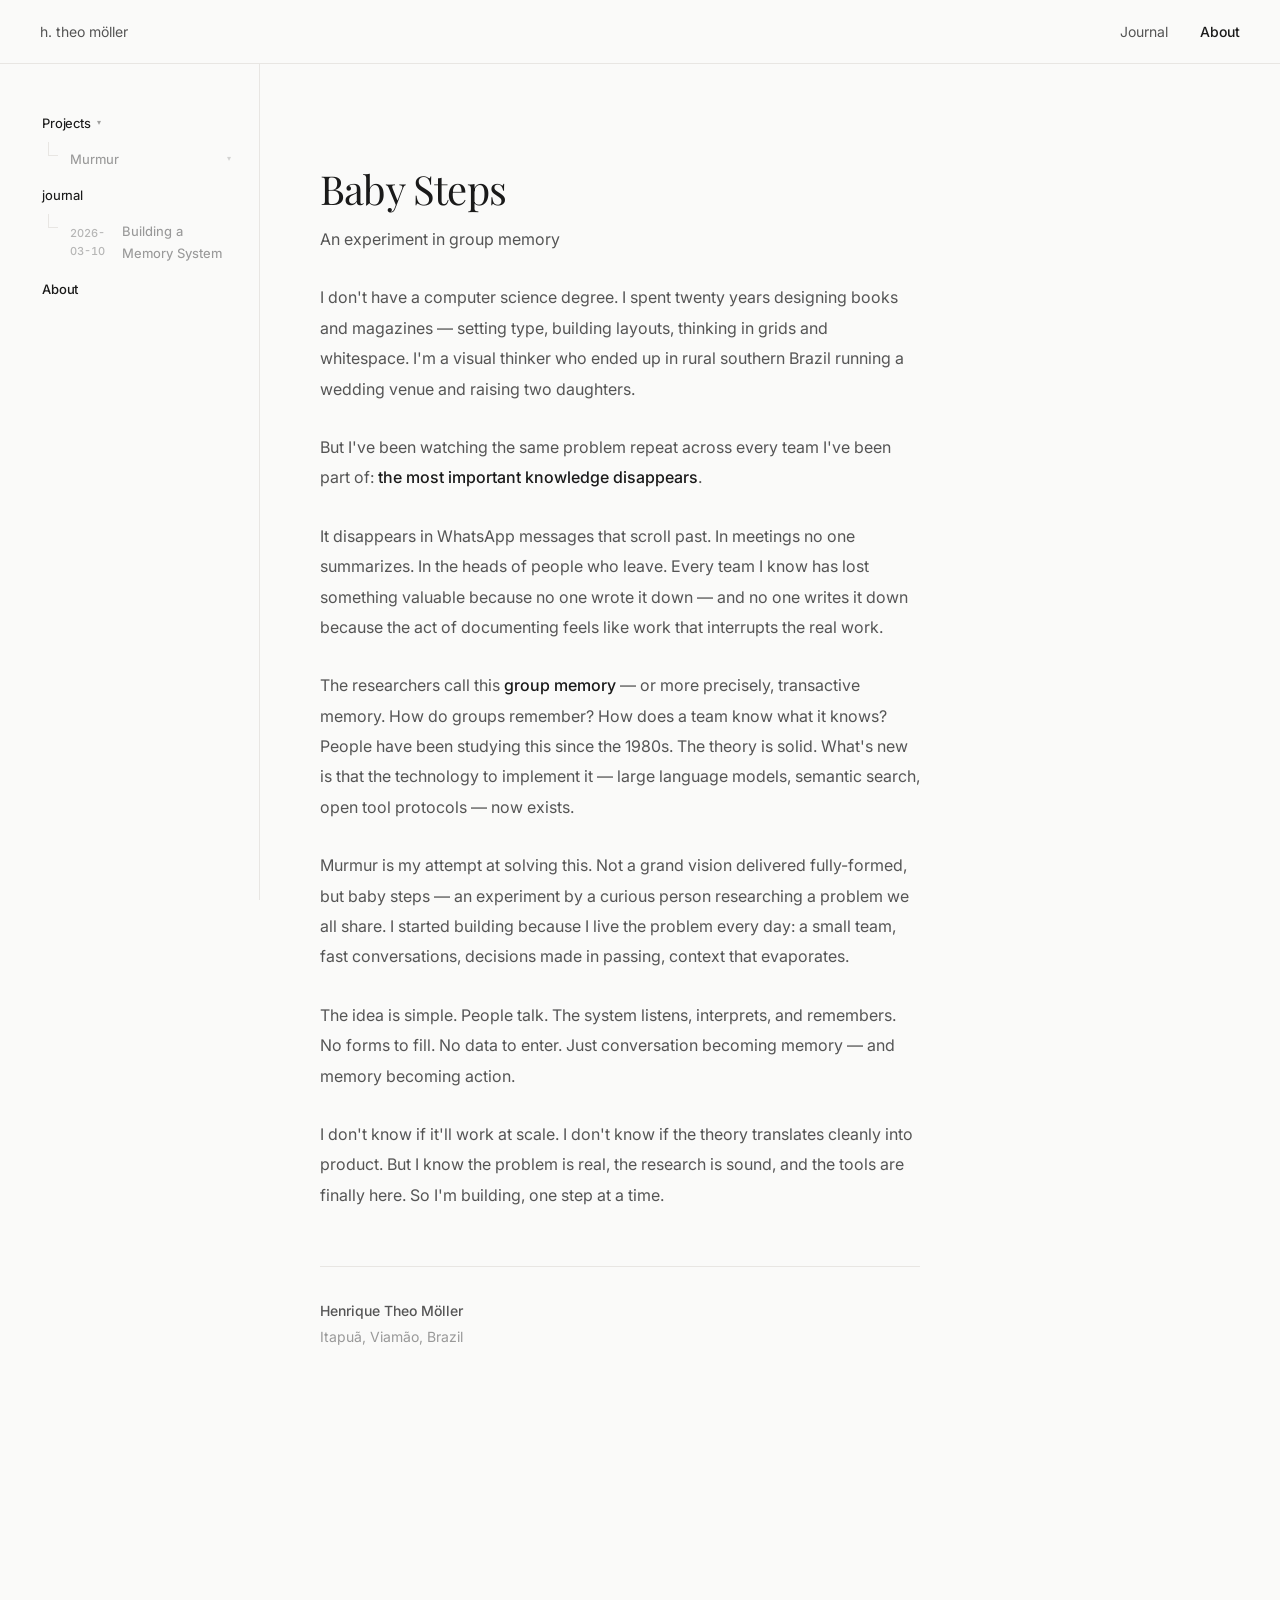
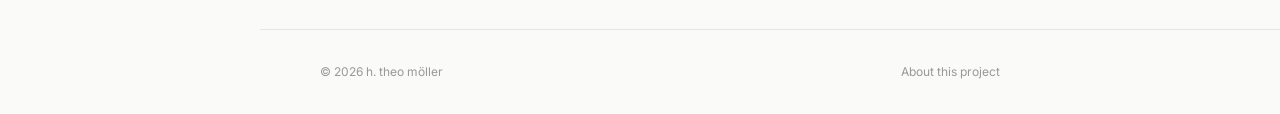
==== about.html @ 1c9c680b "Move About and Journal into sidebar drawer on mobile Hide header-nav at ≤768px since the hamburger d" ====
<!DOCTYPE html>
<html lang="en">
<head>
  <meta charset="UTF-8">
  <meta name="viewport" content="width=device-width, initial-scale=1.0">
  <title>h. theo m&ouml;ller — About</title>
  <link rel="stylesheet" href="style.css">
</head>
<body>

  <!-- Header -->
  <header class="header">
    <a href="index.html" class="logo">h. theo m&ouml;ller</a>
    <nav class="header-nav">
      <a href="journal.html">Journal</a>
      <a href="about.html" class="active">About</a>
    </nav>
    <button class="menu-toggle" aria-label="Open navigation">
      <span></span><span></span><span></span>
    </button>
  </header>

  <!-- Layout: Sidebar + Main -->
  <div class="layout">

    <!-- Sidebar Navigation -->
    <aside class="sidebar">
      <nav class="sidebar-nav">
        <div class="sidebar-folder-toggle" data-folder="projects">
          Projects <span class="chevron">&#x25BE;</span>
        </div>
        <div class="sidebar-folder-content">
          <div class="sidebar-tree">
            <div class="sidebar-section">
              <a class="sidebar-section-header" href="murmur.html">
                Murmur <span class="chevron">&#x25BE;</span>
              </a>
              <div class="sidebar-chapters">
                <div class="sidebar-section">
                  <a class="sidebar-section-header" data-section="concept">
                    Operating Concept <span class="chevron">&#x25BE;</span>
                  </a>
                  <div class="sidebar-chapters">
                    <a href="index.html#abstract"><span class="nav-number"></span> Abstract</a>
                    <a href="index.html#problem"><span class="nav-number">01</span> The Problem</a>
                    <a href="index.html#medium"><span class="nav-number">02</span> The Medium</a>
                    <a href="index.html#memory"><span class="nav-number">03</span> The Memory</a>
                    <a href="index.html#bridge"><span class="nav-number">04</span> The Bridge</a>
                    <a href="index.html#behaviors"><span class="nav-number">05</span> Five Behaviors</a>
                    <a href="index.html#model"><span class="nav-number">06</span> The Model</a>
                    <a href="index.html#universality"><span class="nav-number">07</span> Universality</a>
                    <a href="index.html#not"><span class="nav-number">08</span> What It Is Not</a>
                    <a href="index.html#conclusion"><span class="nav-number">09</span> Conclusion</a>
                    <a href="index.html#references"><span class="nav-number"></span> References</a>
                  </div>
                </div>
                <div class="sidebar-section">
                  <a class="sidebar-section-header" data-section="technical">
                    Architecture <span class="chevron">&#x25BE;</span>
                  </a>
                  <div class="sidebar-chapters">
                    <a href="technical.html#abstract"><span class="nav-number"></span> Abstract</a>
                    <a href="technical.html#pipeline"><span class="nav-number">01</span> The pipeline</a>
                    <a href="technical.html#stack"><span class="nav-number">02</span> The stack</a>
                    <a href="technical.html#multitenant"><span class="nav-number">03</span> Multi-tenant</a>
                    <a href="technical.html#memory"><span class="nav-number">04</span> Memory engine</a>
                    <a href="technical.html#personality"><span class="nav-number">05</span> Personality</a>
                    <a href="technical.html#trace"><span class="nav-number">06</span> Message trace</a>
                    <a href="technical.html#byok"><span class="nav-number">07</span> BYOK</a>
                    <a href="technical.html#security"><span class="nav-number">08</span> Security</a>
                    <a href="technical.html#degradation"><span class="nav-number">09</span> Degradation</a>
                    <a href="technical.html#build"><span class="nav-number">10</span> Build order</a>
                  </div>
                </div>
              </div>
            </div>
          </div>
        </div>

        <div class="sidebar-tree-label">journal</div>
        <div class="sidebar-tree">
          <div class="sidebar-section">
            <a class="sidebar-section-header" href="journal.html">
              <span class="journal-date">2026-03-10</span> Building a Memory System
            </a>
          </div>
        </div>

        <a class="sidebar-page-link active" href="about.html">About</a>
      </nav>
    </aside>
    <div class="sidebar-backdrop"></div>

    <!-- Main Content -->
    <main class="main">
      <div class="main-inner">
        <div class="about-content">

          <h1>Baby Steps</h1>
          <p class="about-subtitle">An experiment in group memory</p>

          <p>
            I don't have a computer science degree. I spent twenty years designing books and
            magazines — setting type, building layouts, thinking in grids and whitespace. I'm a
            visual thinker who ended up in rural southern Brazil running a wedding venue and
            raising two daughters.
          </p>

          <p>
            But I've been watching the same problem repeat across every team I've been part of:
            <strong>the most important knowledge disappears</strong>.
          </p>

          <p>
            It disappears in WhatsApp messages that scroll past. In meetings no one summarizes.
            In the heads of people who leave. Every team I know has lost something valuable
            because no one wrote it down — and no one writes it down because the act of
            documenting feels like work that interrupts the real work.
          </p>

          <p>
            The researchers call this <strong>group memory</strong> — or more precisely,
            transactive memory. How do groups remember? How does a team know what it knows?
            People have been studying this since the 1980s. The theory is solid. What's new is
            that the technology to implement it — large language models, semantic search, open
            tool protocols — now exists.
          </p>

          <p>
            Murmur is my attempt at solving this. Not a grand vision delivered fully-formed, but
            baby steps — an experiment by a curious person researching a problem we all share.
            I started building because I live the problem every day: a small team, fast
            conversations, decisions made in passing, context that evaporates.
          </p>

          <p>
            The idea is simple. People talk. The system listens, interprets, and remembers. No
            forms to fill. No data to enter. Just conversation becoming memory — and memory
            becoming action.
          </p>

          <p>
            I don't know if it'll work at scale. I don't know if the theory translates cleanly
            into product. But I know the problem is real, the research is sound, and the tools
            are finally here. So I'm building, one step at a time.
          </p>

          <div class="signature">
            <strong>Henrique Theo M&ouml;ller</strong>
            Itapu&atilde;, Viam&atilde;o, Brazil
          </div>

        </div>
      </div>
    </main>

  </div>

  <!-- Footer -->
  <footer class="footer">
    <div class="footer-inner">
      <span class="footer-text">&copy; 2026 h. theo m&ouml;ller</span>
      <span class="footer-text"><a href="about.html">About this project</a></span>
    </div>
  </footer>

  <!-- Scripts -->
  <script>
    // Sidebar folder toggle
    document.querySelectorAll('.sidebar-folder-toggle').forEach(toggle => {
      toggle.addEventListener('click', () => {
        toggle.classList.toggle('collapsed');
      });
    });

    // Sidebar expand/collapse (only for headers without href)
    document.querySelectorAll('.sidebar-section-header[data-section]').forEach(header => {
      header.addEventListener('click', (e) => {
        e.preventDefault();
        header.parentElement.classList.toggle('expanded');
      });
    });

    // Mobile menu toggle
    const menuToggle = document.querySelector('.menu-toggle');
    const sidebar = document.querySelector('.sidebar');
    const backdrop = document.querySelector('.sidebar-backdrop');

    if (menuToggle) {
      menuToggle.addEventListener('click', () => {
        menuToggle.classList.toggle('active');
        sidebar.classList.toggle('open');
        backdrop.classList.toggle('visible');
        document.body.style.overflow = sidebar.classList.contains('open') ? 'hidden' : '';
      });

      backdrop.addEventListener('click', () => {
        menuToggle.classList.remove('active');
        sidebar.classList.remove('open');
        backdrop.classList.remove('visible');
        document.body.style.overflow = '';
      });

      sidebar.querySelectorAll('a[href]').forEach(link => {
        link.addEventListener('click', () => {
          menuToggle.classList.remove('active');
          sidebar.classList.remove('open');
          backdrop.classList.remove('visible');
          document.body.style.overflow = '';
        });
      });
    }
  </script>

</body>
</html>
---- style.css ----
/* ==========================================================================
   h. theo möller — Website Styles
   Inspired by sesame.com: clean, minimal, generous whitespace
   ========================================================================== */

/* Fonts */
@import url('https://fonts.googleapis.com/css2?family=Playfair+Display:ital,wght@0,400;0,500;0,600;1,400&family=Inter:wght@300..600&display=swap');

:root {
  --bg: #FAFAF9;
  --bg-alt: #F4F3F1;
  --text: #1A1A1A;
  --text-secondary: #555555;
  --text-muted: #999999;
  --border: #E8E6E3;
  --font-serif: 'Playfair Display', Georgia, 'Times New Roman', serif;
  --font-sans: 'Inter', -apple-system, BlinkMacSystemFont, 'Segoe UI', sans-serif;
  --sidebar-width: 260px;
  --header-height: 64px;
  --content-max: 680px;
  --transition: 0.25s ease;
}

/* Reset */
*, *::before, *::after {
  margin: 0;
  padding: 0;
  box-sizing: border-box;
}

html {
  scroll-behavior: smooth;
  font-size: 16px;
  overflow-x: hidden;
}

body {
  font-family: var(--font-sans);
  color: var(--text);
  background: var(--bg);
  line-height: 1.7;
  -webkit-font-smoothing: antialiased;
  -moz-osx-font-smoothing: grayscale;
}

::selection {
  background: rgba(26, 26, 26, 0.08);
}

/* ==========================================================================
   Header
   ========================================================================== */

.header {
  position: fixed;
  top: 0;
  left: 0;
  right: 0;
  height: var(--header-height);
  display: flex;
  align-items: center;
  justify-content: space-between;
  padding: 0 40px;
  background: rgba(250, 250, 249, 0.92);
  backdrop-filter: blur(12px);
  -webkit-backdrop-filter: blur(12px);
  border-bottom: 1px solid var(--border);
  z-index: 100;
}

.logo {
  font-family: var(--font-sans);
  font-size: 0.875rem;
  font-weight: 400;
  color: var(--text-secondary);
  text-decoration: none;
  letter-spacing: 0;
}

.logo:hover {
  opacity: 0.7;
}

.header-nav {
  display: flex;
  align-items: center;
  gap: 32px;
}

.header-nav a {
  font-size: 0.875rem;
  font-weight: 400;
  color: var(--text-secondary);
  text-decoration: none;
  transition: color var(--transition);
}

.header-nav a:hover {
  color: var(--text);
}

.header-nav a.active {
  color: var(--text);
  font-weight: 500;
}

/* Hamburger menu — hidden on desktop */
.menu-toggle {
  display: none;
  background: none;
  border: none;
  cursor: pointer;
  padding: 8px;
  flex-direction: column;
  gap: 5px;
}

.menu-toggle span {
  display: block;
  width: 20px;
  height: 1.5px;
  background: var(--text);
  transition: all 0.3s ease;
}

/* Sidebar backdrop — only used on mobile */
.sidebar-backdrop {
  display: none;
}

/* ==========================================================================
   Layout — Sidebar + Main (index page)
   ========================================================================== */

.layout {
  display: flex;
  margin-top: var(--header-height);
  min-height: calc(100vh - var(--header-height));
}

/* Sidebar */
.sidebar {
  position: fixed;
  top: var(--header-height);
  left: 0;
  width: var(--sidebar-width);
  height: calc(100vh - var(--header-height));
  padding: 40px 20px 40px 28px;
  overflow-y: auto;
  border-right: 1px solid var(--border);
}

.sidebar-nav {
  display: flex;
  flex-direction: column;
  gap: 0;
}

/* Tree label */
.sidebar-tree-label {
  font-size: 0.8125rem;
  font-weight: 450;
  color: var(--text);
  padding: 8px 14px 6px;
  letter-spacing: -0.01em;
}

.sidebar-page-link {
  display: block;
  font-size: 0.8125rem;
  font-weight: 450;
  color: var(--text);
  padding: 8px 14px 6px;
  letter-spacing: -0.01em;
  text-decoration: none;
  transition: color var(--transition);
}

.sidebar-page-link:hover {
  color: var(--text-secondary);
}

.sidebar-page-link.active {
  font-weight: 500;
}

/* Collapsible folder */
.sidebar-folder-toggle {
  font-size: 0.8125rem;
  font-weight: 450;
  color: var(--text);
  padding: 8px 14px 6px;
  letter-spacing: -0.01em;
  cursor: pointer;
  display: flex;
  align-items: center;
  gap: 6px;
  user-select: none;
}

.sidebar-folder-toggle .chevron {
  font-size: 0.5rem;
  transition: transform 0.2s ease;
  opacity: 0.4;
}

.sidebar-folder-toggle.collapsed .chevron {
  transform: rotate(-90deg);
}

.sidebar-folder-content {
  overflow: hidden;
  transition: max-height 0.3s ease, opacity 0.2s ease;
}

.sidebar-folder-toggle.collapsed + .sidebar-folder-content {
  max-height: 0 !important;
  opacity: 0;
}

/* Tree container with vertical trunk */
.sidebar-tree {
  position: relative;
  margin-left: 20px;
  padding-left: 14px;
  padding-top: 2px;
}

/* Vertical trunk segments */
.sidebar-tree .sidebar-section:not(:last-child)::after {
  content: '';
  position: absolute;
  left: -14px;
  top: 0;
  bottom: -4px;
  width: 1px;
  background: var(--border);
}

.sidebar-tree .sidebar-section:last-child::after {
  content: '';
  position: absolute;
  left: -14px;
  top: 0;
  height: 14px;
  width: 1px;
  background: var(--border);
}

/* Horizontal branch */
.sidebar-tree .sidebar-section::before {
  content: '';
  position: absolute;
  left: -14px;
  top: 13px;
  width: 10px;
  height: 1px;
  background: var(--border);
}

/* Expandable sidebar sections */
.sidebar-section {
  position: relative;
  margin-bottom: 4px;
}

.sidebar-section:last-child {
  margin-bottom: 0;
}

.sidebar-section-header {
  display: flex;
  align-items: center;
  justify-content: space-between;
  padding: 6px 8px;
  font-size: 0.8125rem;
  letter-spacing: 0;
  color: var(--text-muted);
  font-weight: 450;
  cursor: pointer;
  border-radius: 6px;
  transition: color var(--transition), background var(--transition);
  user-select: none;
  text-decoration: none;
  position: relative;
}

.sidebar-section-header:hover {
  color: var(--text-secondary);
  background: rgba(0, 0, 0, 0.025);
}

.sidebar-section.expanded > .sidebar-section-header {
  color: var(--text);
}

.sidebar-section-header .chevron {
  font-size: 0.5rem;
  transition: transform 0.2s ease;
  opacity: 0.4;
}

.sidebar-section.expanded > .sidebar-section-header .chevron {
  transform: rotate(180deg);
}

/* Animated slide for chapters */
.sidebar-chapters {
  display: flex;
  flex-direction: column;
  gap: 2px;
  overflow: hidden;
  max-height: 0;
  opacity: 0;
  transition: max-height 0.3s ease, opacity 0.2s ease;
}

.sidebar-section.expanded > .sidebar-chapters {
  max-height: 1200px;
  opacity: 1;
  transition: max-height 0.35s ease, opacity 0.25s ease 0.05s;
}

.sidebar-chapters a {
  display: block;
  padding: 7px 14px;
  font-size: 0.8125rem;
  color: var(--text-muted);
  text-decoration: none;
  border-radius: 6px;
  transition: all var(--transition);
  line-height: 1.5;
}

.sidebar-chapters a:hover {
  color: var(--text-secondary);
  background: rgba(0, 0, 0, 0.025);
}

.sidebar-chapters a.active {
  color: var(--text);
  font-weight: 500;
  background: rgba(0, 0, 0, 0.035);
}

.sidebar-chapters .nav-number {
  display: inline-block;
  width: 24px;
  font-size: 0.6875rem;
  font-weight: 500;
  color: var(--text-muted);
  opacity: 0.7;
}

/* Nested sections inside chapters (e.g., Operating Concept inside Murmur) */
.sidebar-chapters > .sidebar-section {
  margin-bottom: 2px;
}

.sidebar-chapters > .sidebar-section > .sidebar-section-header {
  font-size: 0.8125rem;
  padding: 6px 8px;
}

.sidebar-chapters > .sidebar-section > .sidebar-chapters {
  padding-left: 8px;
}

/* Main content area */
.main {
  margin-left: var(--sidebar-width);
  flex: 1;
  padding: 80px 60px 140px;
  max-width: calc(var(--content-max) + var(--sidebar-width) + 120px);
}

.main-inner {
  max-width: var(--content-max);
}

/* ==========================================================================
   Hero
   ========================================================================== */

.hero {
  margin-bottom: 120px;
  padding-top: 20px;
}

.hero h1 {
  font-family: var(--font-sans);
  font-size: 2.75rem;
  font-weight: 450;
  line-height: 1.15;
  letter-spacing: -1px;
  margin-bottom: 28px;
  color: var(--text);
}

.hero .tagline {
  font-size: 0.875rem;
  color: var(--text-secondary);
  line-height: 1.55;
  max-width: 540px;
}

/* ==========================================================================
   Sections
   ========================================================================== */

.section {
  margin-bottom: 100px;
  scroll-margin-top: calc(var(--header-height) + 40px);
}

.section-number {
  font-size: 0.6875rem;
  color: var(--text-muted);
  font-weight: 500;
  letter-spacing: 0.1em;
  margin-bottom: 12px;
  display: block;
}

.section h2 {
  font-family: var(--font-sans);
  font-size: 1.75rem;
  font-weight: 450;
  line-height: 1.25;
  letter-spacing: -1px;
  margin-bottom: 20px;
  color: var(--text);
}

.section h3 {
  font-family: var(--font-sans);
  font-size: 1.125rem;
  font-weight: 450;
  line-height: 1.3;
  letter-spacing: -0.5px;
  margin-top: 48px;
  margin-bottom: 16px;
  color: var(--text);
}

.section p {
  font-size: 0.8125rem;
  line-height: 1.55;
  color: var(--text-secondary);
  margin-bottom: 14px;
}

.section p:last-child {
  margin-bottom: 0;
}

.section p strong {
  color: var(--text);
  font-weight: 500;
}

.section p em {
  font-style: italic;
}

/* Lists inside sections */
.section ul,
.section ol {
  font-size: 0.8125rem;
  line-height: 1.55;
  color: var(--text-secondary);
  margin-bottom: 14px;
  padding-left: 20px;
}

.section li {
  margin-bottom: 6px;
}

.section li strong {
  color: var(--text);
  font-weight: 500;
}

/* Tables inside sections */
.section table {
  width: 100%;
  border-collapse: collapse;
  font-size: 0.75rem;
  line-height: 1.5;
  margin: 20px 0;
}

.section table th {
  text-align: left;
  font-weight: 600;
  color: var(--text);
  padding: 8px 12px;
  border-bottom: 2px solid var(--border);
  font-size: 0.6875rem;
  text-transform: uppercase;
  letter-spacing: 0.06em;
}

.section table td {
  padding: 8px 12px;
  border-bottom: 1px solid var(--border);
  color: var(--text-secondary);
  vertical-align: top;
}

.section table td strong {
  color: var(--text);
  font-weight: 500;
}

/* ASCII/Code diagrams */
.ascii-diagram {
  background: var(--bg-alt);
  border: 1px solid var(--border);
  border-radius: 8px;
  padding: 24px;
  margin: 20px 0;
  font-family: 'SF Mono', 'Fira Code', 'Consolas', monospace;
  font-size: 0.6875rem;
  line-height: 1.5;
  color: var(--text-secondary);
  white-space: pre;
  overflow-x: auto;
}

/* Blockquotes */
.section blockquote {
  font-family: var(--font-serif);
  font-size: 1rem;
  font-style: italic;
  line-height: 1.5;
  color: var(--text-secondary);
  margin: 24px 0;
  padding-left: 20px;
  border-left: 2px solid var(--border);
}

/* Separator */
.section-separator {
  border: none;
  border-top: 1px solid var(--border);
  margin: 60px 0;
}

/* Pull quotes */
.pull-quote {
  font-family: var(--font-serif);
  font-size: 1.125rem;
  font-style: italic;
  line-height: 1.45;
  color: var(--text);
  margin: 32px 0;
  padding-left: 20px;
  border-left: 2px solid var(--border);
  max-width: 560px;
}

/* References section */
.references {
  margin-top: 20px;
}

.references p {
  font-size: 0.75rem;
  line-height: 1.5;
  color: var(--text-muted);
  margin-bottom: 6px;
  padding-left: 20px;
  text-indent: -20px;
}

/* ==========================================================================
   Five Behaviors Grid
   ========================================================================== */

.behavior-grid {
  display: grid;
  grid-template-columns: 1fr;
  gap: 16px;
  margin-top: 32px;
}

.behavior-item {
  padding: 24px 28px;
  border: 1px solid var(--border);
  border-radius: 10px;
  transition: border-color var(--transition);
}

.behavior-item:hover {
  border-color: #ccc;
}

.behavior-item h3 {
  font-family: var(--font-sans);
  font-size: 0.9375rem;
  font-weight: 600;
  margin-bottom: 2px;
  color: var(--text);
}

.behavior-trigger {
  font-size: 0.6875rem;
  text-transform: uppercase;
  letter-spacing: 0.08em;
  color: var(--text-muted);
  font-weight: 500;
  margin-bottom: 10px;
  display: block;
}

.behavior-item p {
  font-size: 0.8125rem;
  color: var(--text-secondary);
  line-height: 1.65;
  margin: 0;
}

/* ==========================================================================
   Architecture Diagram
   ========================================================================== */

.diagram {
  background: var(--bg-alt);
  border: 1px solid var(--border);
  border-radius: 10px;
  padding: 32px;
  margin: 32px 0;
  overflow-x: auto;
}

.diagram-layer {
  padding: 16px 20px;
  border: 1px solid var(--border);
  border-radius: 8px;
  margin-bottom: 8px;
  background: white;
}

.diagram-layer:last-child {
  margin-bottom: 0;
}

.diagram-layer-name {
  font-size: 0.6875rem;
  text-transform: uppercase;
  letter-spacing: 0.1em;
  color: var(--text-muted);
  font-weight: 600;
  margin-bottom: 6px;
}

.diagram-layer-content {
  font-size: 0.8125rem;
  color: var(--text-secondary);
  line-height: 1.5;
}

.diagram-arrow {
  text-align: center;
  padding: 4px 0;
  color: var(--text-muted);
  font-size: 0.875rem;
}

/* ==========================================================================
   Not-list (What Murmur Is Not)
   ========================================================================== */

.not-list {
  list-style: none;
  margin-top: 24px;
}

.not-list li {
  padding: 12px 0;
  border-bottom: 1px solid var(--border);
  font-size: 0.8125rem;
  color: var(--text-secondary);
  line-height: 1.55;
}

.not-list li:last-child {
  border-bottom: none;
}

.not-list li strong {
  color: var(--text);
  font-weight: 500;
}

.not-list li em {
  color: var(--text-muted);
  font-style: normal;
}

/* ==========================================================================
   Footer
   ========================================================================== */

.footer {
  margin-left: var(--sidebar-width);
  padding: 32px 60px;
  border-top: 1px solid var(--border);
}

.footer-inner {
  max-width: var(--content-max);
  display: flex;
  justify-content: space-between;
  align-items: center;
}

.footer-text {
  font-size: 0.75rem;
  color: var(--text-muted);
}

.footer-text a {
  color: var(--text-muted);
  text-decoration: none;
}

.footer-text a:hover {
  color: var(--text-secondary);
}

/* ==========================================================================
   About Page — inside sidebar layout
   ========================================================================== */

.about-content {
  max-width: 600px;
  padding-top: 20px;
  padding-bottom: 140px;
}

.about-content h1 {
  font-family: var(--font-serif);
  font-size: 2.5rem;
  font-weight: 400;
  line-height: 1.25;
  letter-spacing: -0.02em;
  margin-bottom: 10px;
  color: var(--text);
}

.about-subtitle {
  font-size: 1rem;
  color: var(--text-muted);
  margin-bottom: 56px;
  font-weight: 400;
}

.about-content p {
  font-size: 1rem;
  line-height: 1.9;
  color: var(--text-secondary);
  margin-bottom: 28px;
}

.about-content p:last-of-type {
  margin-bottom: 0;
}

.about-content p strong {
  color: var(--text);
  font-weight: 500;
}

.about-content .signature {
  margin-top: 56px;
  padding-top: 32px;
  border-top: 1px solid var(--border);
  font-size: 0.875rem;
  color: var(--text-muted);
}

.about-content .signature strong {
  display: block;
  color: var(--text-secondary);
  font-weight: 500;
  margin-bottom: 2px;
}

.about-footer {
  padding: 32px 40px;
  border-top: 1px solid var(--border);
  text-align: center;
}

.about-footer .footer-text {
  font-size: 0.75rem;
  color: var(--text-muted);
}

/* ==========================================================================
   Animations — fade in on scroll
   ========================================================================== */

.fade-in {
  opacity: 0;
  transform: translateY(16px);
  transition: opacity 0.6s ease, transform 0.6s ease;
}

.fade-in.visible {
  opacity: 1;
  transform: translateY(0);
}

/* ==========================================================================
   Responsive
   ========================================================================== */

@media (max-width: 1024px) {
  .main {
    padding: 60px 40px 120px;
  }
}

@media (max-width: 768px) {
  .header {
    padding: 0 24px;
  }

  /* Hide header nav on mobile — navigation moves to sidebar drawer */
  .header-nav {
    display: none;
  }

  /* Hamburger visible on mobile */
  .menu-toggle {
    display: flex;
  }

  /* Sidebar as slide-in drawer from right */
  .sidebar {
    display: flex;
    flex-direction: column;
    position: fixed;
    top: 0;
    right: -280px;
    left: auto;
    width: 280px;
    height: 100vh;
    padding: 80px 20px 40px 28px;
    background: var(--bg);
    border-left: 1px solid var(--border);
    border-right: none;
    z-index: 200;
    transition: right 0.3s ease;
    overflow-y: auto;
  }

  .sidebar.open {
    right: 0;
  }

  /* Backdrop overlay */
  .sidebar-backdrop {
    position: fixed;
    inset: 0;
    background: rgba(0, 0, 0, 0.3);
    z-index: 199;
    opacity: 0;
    pointer-events: none;
    transition: opacity 0.3s ease;
  }

  .sidebar-backdrop.visible {
    display: block;
    opacity: 1;
    pointer-events: auto;
  }

  /* Hamburger → X animation */
  .menu-toggle.active span:nth-child(1) {
    transform: rotate(45deg) translate(4.5px, 4.5px);
  }

  .menu-toggle.active span:nth-child(2) {
    opacity: 0;
  }

  .menu-toggle.active span:nth-child(3) {
    transform: rotate(-45deg) translate(4.5px, -4.5px);
  }

  .main {
    margin-left: 0;
    padding: 48px 24px 100px;
    min-width: 0;
    max-width: 100%;
  }

  .layout {
    overflow-x: hidden;
  }

  .footer {
    margin-left: 0;
    padding: 24px;
  }

  .hero h1 {
    font-size: 2rem;
  }

  .hero .tagline {
    font-size: 0.8125rem;
  }

  .section h2 {
    font-size: 1.375rem;
  }

  .section h3 {
    font-size: 1rem;
  }

  .pull-quote {
    font-size: 1rem;
  }

  .about-content {
    padding-top: 10px;
    padding-bottom: 100px;
  }

  .about-content h1 {
    font-size: 2rem;
  }
}

@media (max-width: 480px) {
  .header {
    padding: 0 24px;
  }

  .hero h1 {
    font-size: 1.75rem;
  }

  .main {
    padding: 40px 24px 80px;
  }

  .behavior-item {
    padding: 20px;
  }
}

/* ==========================================================================
   Journal
   ========================================================================== */

/* Journal entry header */
.journal-header {
  margin-bottom: 80px;
  padding-top: 20px;
}

.journal-entry-date {
  display: block;
  font-size: 0.75rem;
  font-weight: 500;
  color: var(--text-muted);
  letter-spacing: 0.06em;
  text-transform: uppercase;
  margin-bottom: 16px;
}

.journal-header h1 {
  font-family: var(--font-sans);
  font-size: 2.75rem;
  font-weight: 450;
  line-height: 1.15;
  letter-spacing: -1px;
  margin-bottom: 24px;
  color: var(--text);
}

.journal-header .tagline {
  font-size: 0.875rem;
  color: var(--text-secondary);
  line-height: 1.55;
  max-width: 540px;
}

/* Journal sidebar date labels */
.journal-date {
  display: inline-block;
  font-size: 0.6875rem;
  font-weight: 500;
  color: var(--text-muted);
  opacity: 0.7;
  margin-right: 6px;
  font-variant-numeric: tabular-nums;
}

/* Status indicators in tables */
.status-done {
  color: #2d7d46;
  font-weight: 500;
}

.status-deferred {
  color: var(--text-muted);
  font-weight: 500;
  font-style: italic;
}

.status-later {
  color: #b8860b;
  font-weight: 500;
}

/* Code in journal */
.journal-entry code {
  font-family: 'SF Mono', 'Fira Code', 'Consolas', monospace;
  font-size: 0.8em;
  background: var(--bg-alt);
  padding: 2px 6px;
  border-radius: 4px;
  color: var(--text);
}

/* Journal tables */
.journal-entry table {
  width: 100%;
  border-collapse: collapse;
  font-size: 0.75rem;
  line-height: 1.5;
  margin: 20px 0;
}

.journal-entry table th {
  text-align: left;
  font-weight: 600;
  color: var(--text);
  padding: 8px 12px;
  border-bottom: 2px solid var(--border);
  font-size: 0.6875rem;
  text-transform: uppercase;
  letter-spacing: 0.06em;
}

.journal-entry table td {
  padding: 8px 12px;
  border-bottom: 1px solid var(--border);
  color: var(--text-secondary);
  vertical-align: top;
}

.journal-entry table td strong {
  color: var(--text);
  font-weight: 500;
}

/* Responsive journal */
@media (max-width: 768px) {
  .journal-header h1 {
    font-size: 2rem;
  }

  .journal-header {
    margin-bottom: 48px;
  }

  .journal-entry table {
    display: block;
    overflow-x: auto;
    -webkit-overflow-scrolling: touch;
  }

  .main-inner {
    max-width: 100%;
  }
}
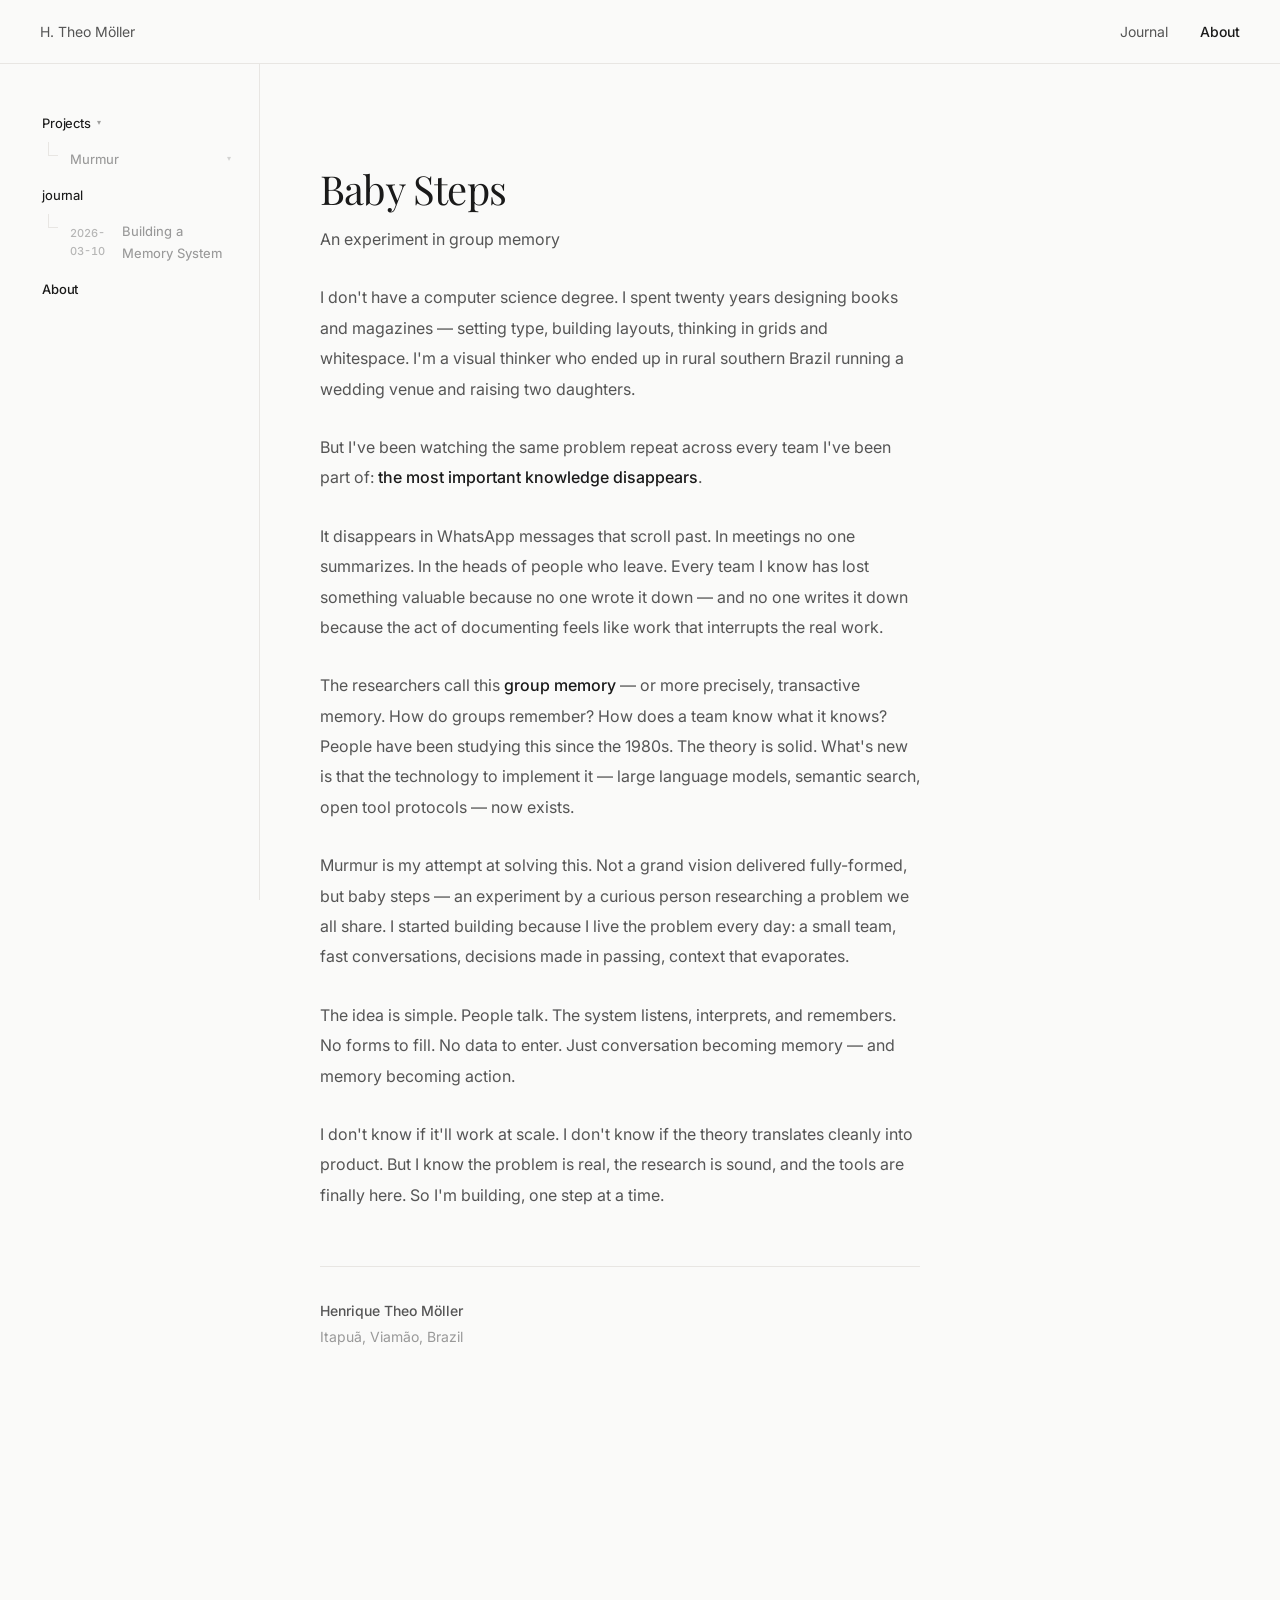
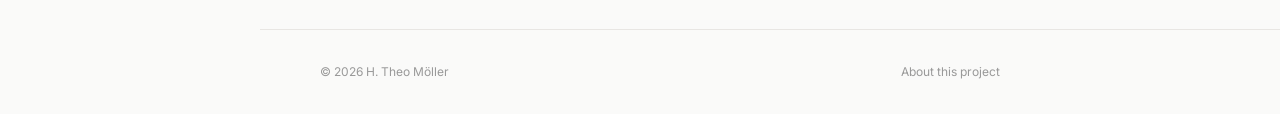
==== commit 5b9fed16: "Capitalize site name to H. Theo Möller Co-Authored-By: Claude Opus 4.6 <noreply@anthropic.com>" ====
--- a/about.html
+++ b/about.html
@@ -3,14 +3,14 @@
 <head>
   <meta charset="UTF-8">
   <meta name="viewport" content="width=device-width, initial-scale=1.0">
-  <title>h. theo m&ouml;ller — About</title>
+  <title>H. Theo M&ouml;ller — About</title>
   <link rel="stylesheet" href="style.css">
 </head>
 <body>
 
   <!-- Header -->
   <header class="header">
-    <a href="index.html" class="logo">h. theo m&ouml;ller</a>
+    <a href="index.html" class="logo">H. Theo M&ouml;ller</a>
     <nav class="header-nav">
       <a href="journal.html">Journal</a>
       <a href="about.html" class="active">About</a>
@@ -159,7 +159,7 @@
   <!-- Footer -->
   <footer class="footer">
     <div class="footer-inner">
-      <span class="footer-text">&copy; 2026 h. theo m&ouml;ller</span>
+      <span class="footer-text">&copy; 2026 H. Theo M&ouml;ller</span>
       <span class="footer-text"><a href="about.html">About this project</a></span>
     </div>
   </footer>
--- a/style.css
+++ b/style.css
@@ -1,5 +1,5 @@
 /* ==========================================================================
-   h. theo möller — Website Styles
+   H. Theo Möller — Website Styles
    Inspired by sesame.com: clean, minimal, generous whitespace
    ========================================================================== */
 
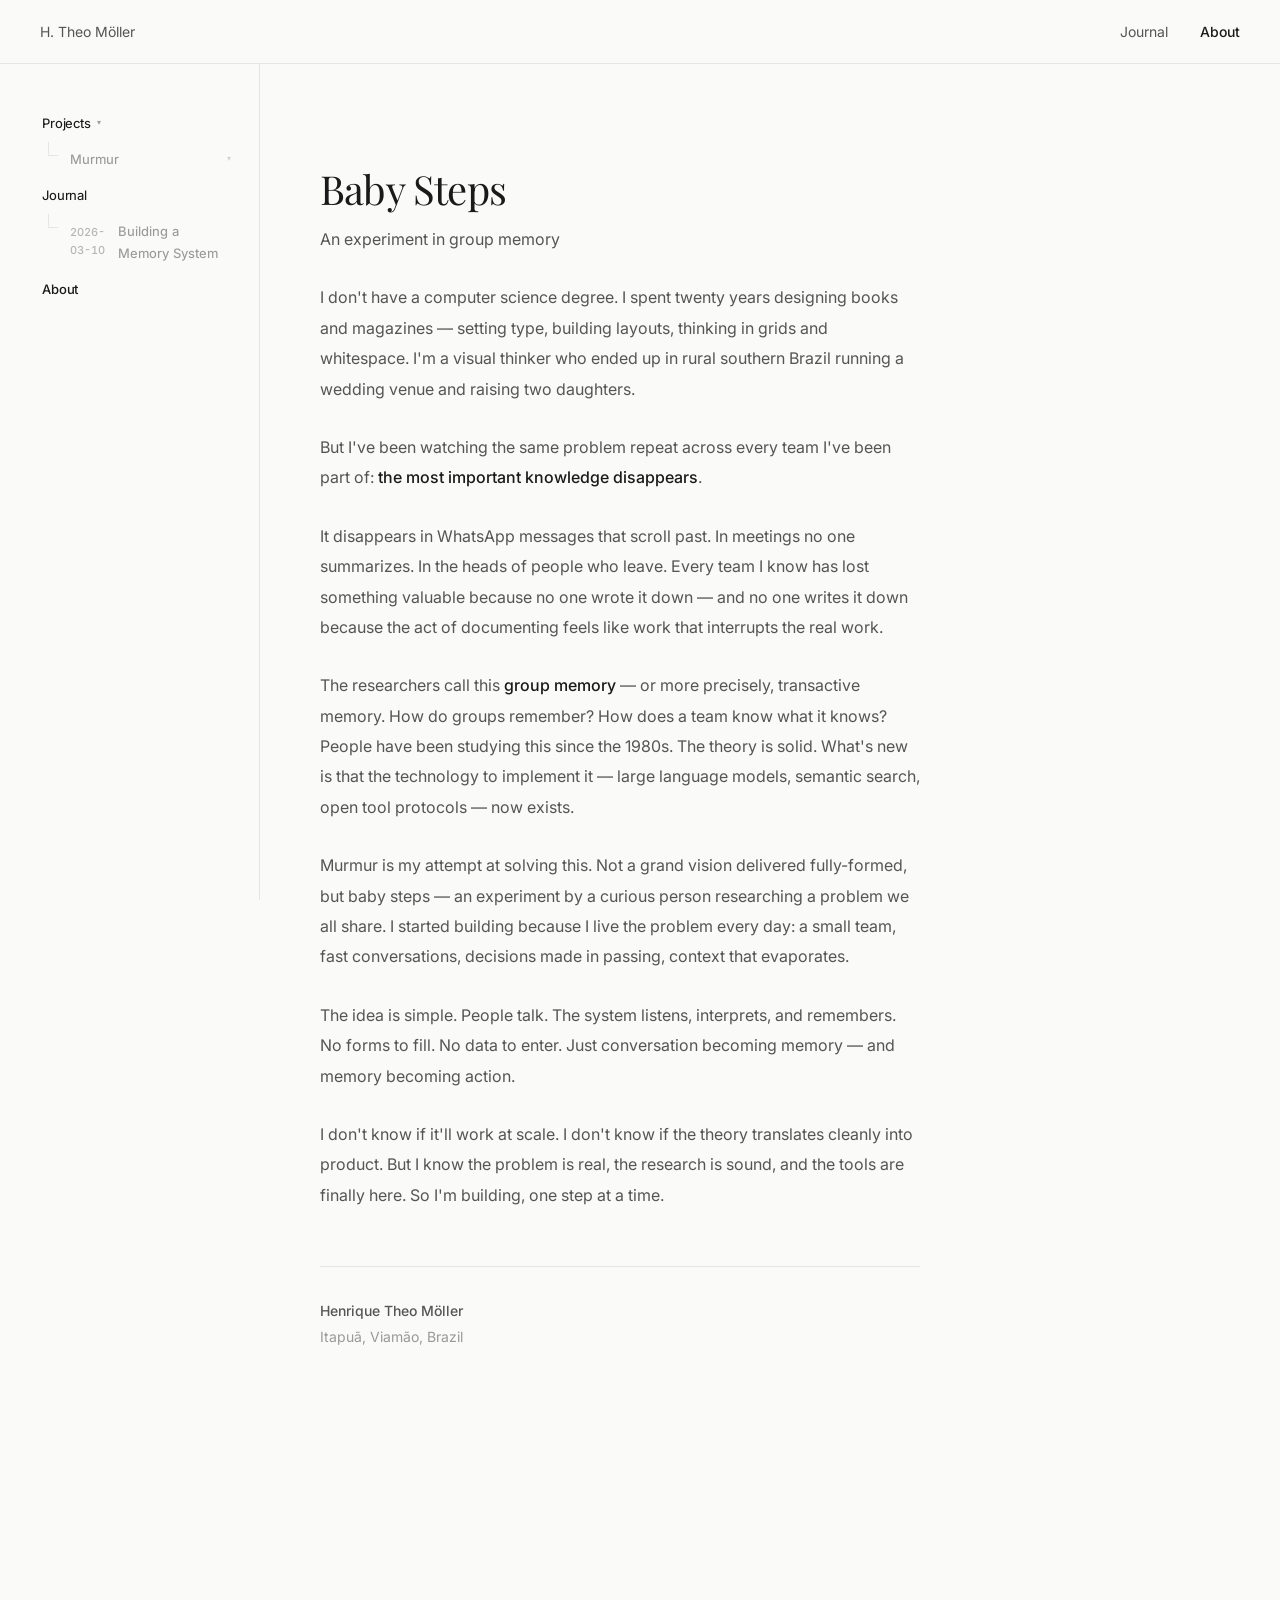
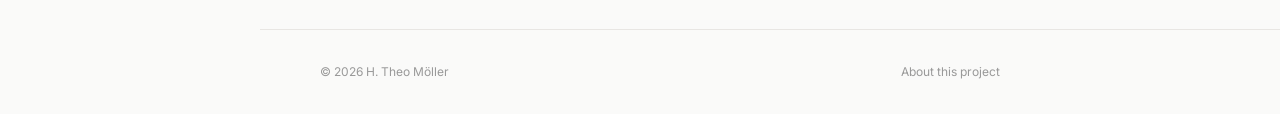
==== commit b6781192: "Make Murmur intro the home page and polish sidebar - Rename murmur.html → index.html (home), index.h" ====
--- a/about.html
+++ b/about.html
@@ -32,7 +32,7 @@
         <div class="sidebar-folder-content">
           <div class="sidebar-tree">
             <div class="sidebar-section">
-              <a class="sidebar-section-header" href="murmur.html">
+              <a class="sidebar-section-header" href="index.html">
                 Murmur <span class="chevron">&#x25BE;</span>
               </a>
               <div class="sidebar-chapters">
@@ -41,17 +41,17 @@
                     Operating Concept <span class="chevron">&#x25BE;</span>
                   </a>
                   <div class="sidebar-chapters">
-                    <a href="index.html#abstract"><span class="nav-number"></span> Abstract</a>
-                    <a href="index.html#problem"><span class="nav-number">01</span> The Problem</a>
-                    <a href="index.html#medium"><span class="nav-number">02</span> The Medium</a>
-                    <a href="index.html#memory"><span class="nav-number">03</span> The Memory</a>
-                    <a href="index.html#bridge"><span class="nav-number">04</span> The Bridge</a>
-                    <a href="index.html#behaviors"><span class="nav-number">05</span> Five Behaviors</a>
-                    <a href="index.html#model"><span class="nav-number">06</span> The Model</a>
-                    <a href="index.html#universality"><span class="nav-number">07</span> Universality</a>
-                    <a href="index.html#not"><span class="nav-number">08</span> What It Is Not</a>
-                    <a href="index.html#conclusion"><span class="nav-number">09</span> Conclusion</a>
-                    <a href="index.html#references"><span class="nav-number"></span> References</a>
+                    <a href="concept.html#abstract"><span class="nav-number"></span> Abstract</a>
+                    <a href="concept.html#problem"><span class="nav-number">01</span> The Problem</a>
+                    <a href="concept.html#medium"><span class="nav-number">02</span> The Medium</a>
+                    <a href="concept.html#memory"><span class="nav-number">03</span> The Memory</a>
+                    <a href="concept.html#bridge"><span class="nav-number">04</span> The Bridge</a>
+                    <a href="concept.html#behaviors"><span class="nav-number">05</span> Five Behaviors</a>
+                    <a href="concept.html#model"><span class="nav-number">06</span> The Model</a>
+                    <a href="concept.html#universality"><span class="nav-number">07</span> Universality</a>
+                    <a href="concept.html#not"><span class="nav-number">08</span> What It Is Not</a>
+                    <a href="concept.html#conclusion"><span class="nav-number">09</span> Conclusion</a>
+                    <a href="concept.html#references"><span class="nav-number"></span> References</a>
                   </div>
                 </div>
                 <div class="sidebar-section">
@@ -77,11 +77,11 @@
           </div>
         </div>
 
-        <div class="sidebar-tree-label">journal</div>
+        <div class="sidebar-tree-label">Journal</div>
         <div class="sidebar-tree">
           <div class="sidebar-section">
             <a class="sidebar-section-header" href="journal.html">
-              <span class="journal-date">2026-03-10</span> Building a Memory System
+              <span class="journal-date">2026-03-10</span>Building a Memory System
             </a>
           </div>
         </div>
--- a/style.css
+++ b/style.css
@@ -359,11 +359,11 @@
 
 .sidebar-chapters > .sidebar-section > .sidebar-section-header {
   font-size: 0.8125rem;
-  padding: 6px 8px;
+  padding: 6px 8px 6px 14px;
 }
 
 .sidebar-chapters > .sidebar-section > .sidebar-chapters {
-  padding-left: 8px;
+  padding-left: 14px;
 }
 
 /* Main content area */
@@ -996,12 +996,12 @@
 
 /* Journal sidebar date labels */
 .journal-date {
-  display: inline-block;
+  display: block;
   font-size: 0.6875rem;
   font-weight: 500;
   color: var(--text-muted);
   opacity: 0.7;
-  margin-right: 6px;
+  margin-bottom: 2px;
   font-variant-numeric: tabular-nums;
 }
 
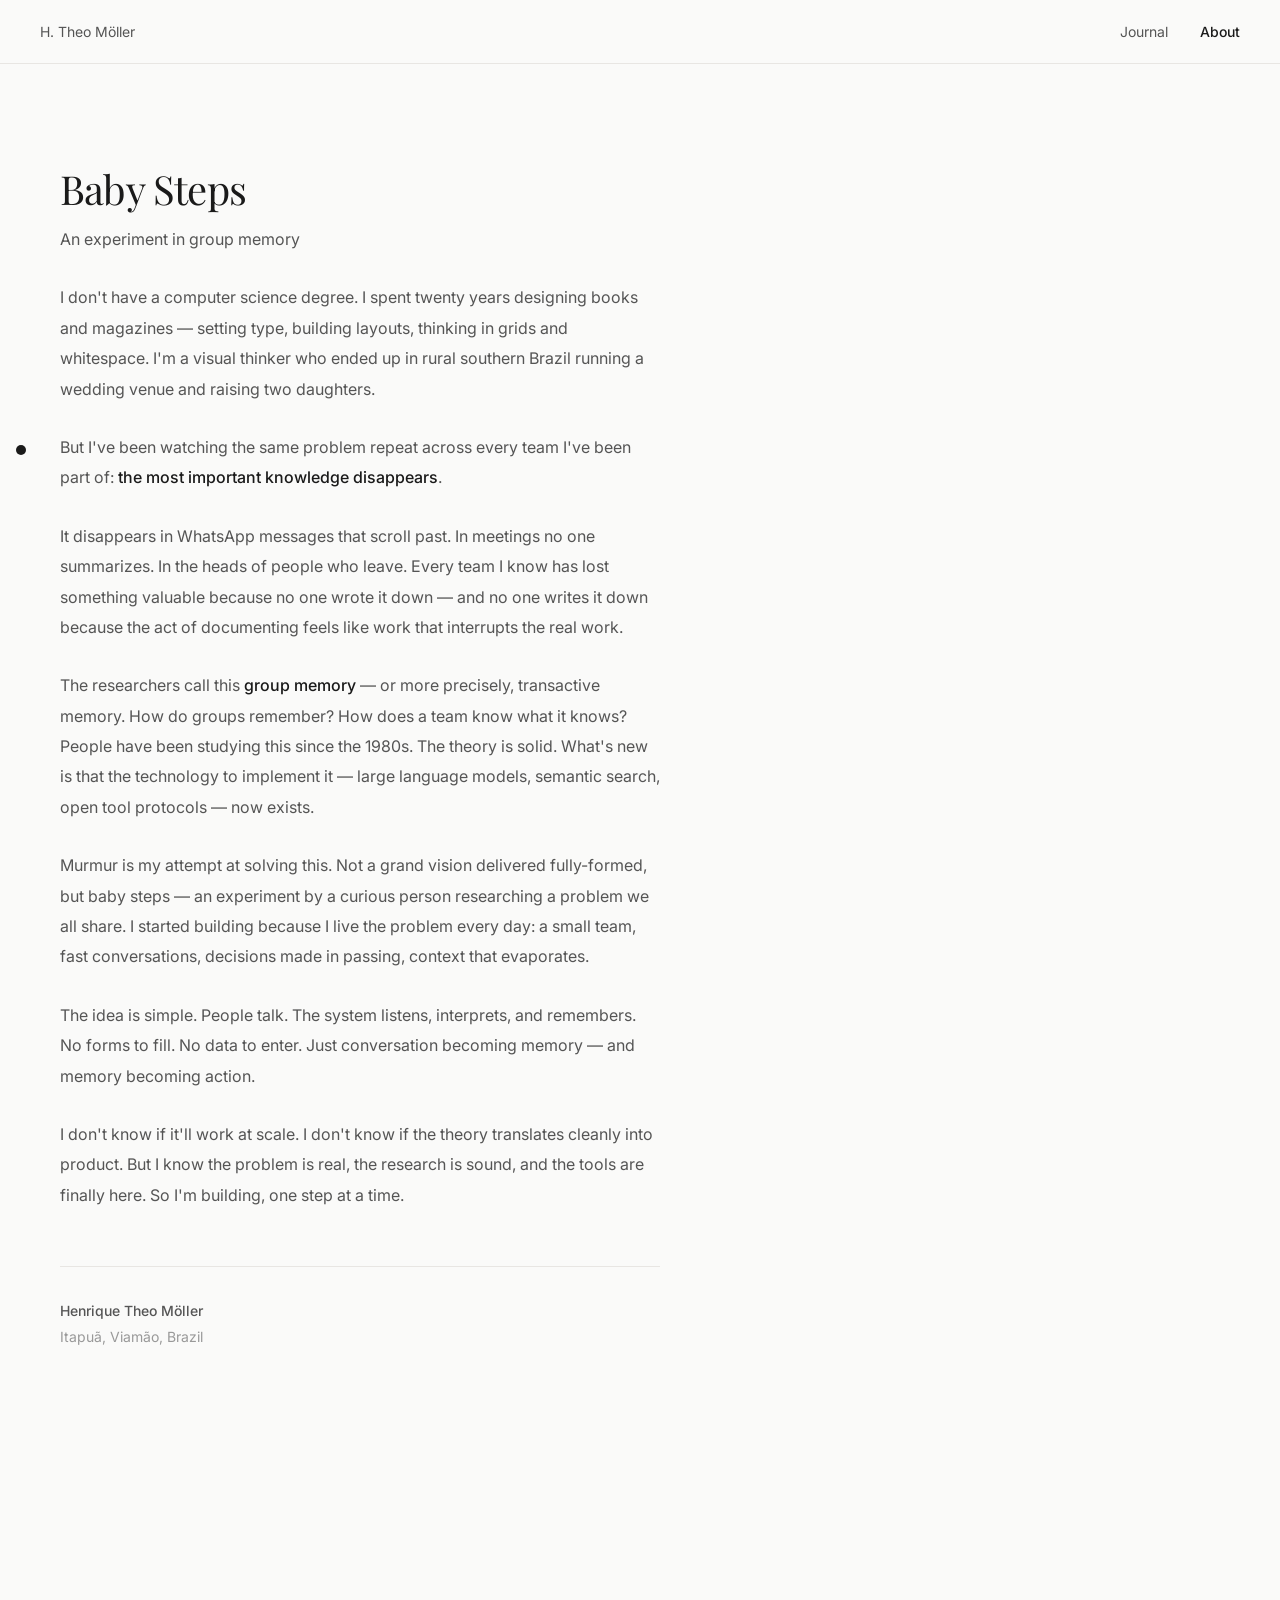
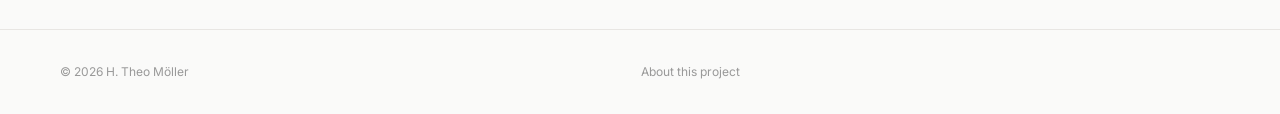
==== commit ec258111: "Collapsible sidebar drawer with dot indicator and tree lines Desktop sidebar is now a hidden drawer " ====
--- a/about.html
+++ b/about.html
@@ -36,6 +36,7 @@
                 Murmur <span class="chevron">&#x25BE;</span>
               </a>
               <div class="sidebar-chapters">
+                <div class="sidebar-tree sidebar-subtree">
                 <div class="sidebar-section">
                   <a class="sidebar-section-header" data-section="concept">
                     Operating Concept <span class="chevron">&#x25BE;</span>
@@ -72,6 +73,7 @@
                     <a href="technical.html#build"><span class="nav-number">10</span> Build order</a>
                   </div>
                 </div>
+                </div>
               </div>
             </div>
           </div>
@@ -90,6 +92,7 @@
       </nav>
     </aside>
     <div class="sidebar-backdrop"></div>
+    <div class="sidebar-dot" aria-label="Toggle sidebar"></div>
 
     <!-- Main Content -->
     <main class="main">
@@ -181,35 +184,88 @@
       });
     });
 
-    // Mobile menu toggle
+    // Sidebar toggle — desktop (dot) + mobile (hamburger)
     const menuToggle = document.querySelector('.menu-toggle');
     const sidebar = document.querySelector('.sidebar');
     const backdrop = document.querySelector('.sidebar-backdrop');
-
+    const dot = document.querySelector('.sidebar-dot');
+    const isDesktop = () => window.innerWidth > 768;
+
+    function openSidebar() {
+      sidebar.classList.add('open');
+      backdrop.classList.add('visible');
+      document.body.style.overflow = 'hidden';
+      if (isDesktop() && dot) dot.classList.add('sidebar-open');
+      if (!isDesktop() && menuToggle) menuToggle.classList.add('active');
+    }
+
+    function closeSidebar() {
+      sidebar.classList.remove('open');
+      backdrop.classList.remove('visible');
+      document.body.style.overflow = '';
+      if (dot) dot.classList.remove('sidebar-open');
+      if (menuToggle) menuToggle.classList.remove('active');
+    }
+
+    // Desktop: Dot click toggle
+    if (dot) {
+      dot.addEventListener('click', () => {
+        if (!isDesktop()) return;
+        sidebar.classList.contains('open') ? closeSidebar() : openSidebar();
+      });
+
+      // Dot wiggle on page load
+      dot.classList.add('wiggle');
+      dot.addEventListener('animationend', () => dot.classList.remove('wiggle'));
+
+      // Dot drag interaction
+      let dragging = false, dragStartX = 0, sidebarWasOpen = false;
+
+      dot.addEventListener('pointerdown', (e) => {
+        if (!isDesktop()) return;
+        dragging = true;
+        dragStartX = e.clientX;
+        sidebarWasOpen = sidebar.classList.contains('open');
+        dot.setPointerCapture(e.pointerId);
+        e.preventDefault();
+      });
+
+      document.addEventListener('pointermove', (e) => {
+        if (!dragging) return;
+        const dx = e.clientX - dragStartX;
+        const threshold = 300 * 0.4;
+        if (!sidebarWasOpen && dx > threshold) { openSidebar(); dragging = false; }
+        else if (sidebarWasOpen && dx < -threshold) { closeSidebar(); dragging = false; }
+      });
+
+      document.addEventListener('pointerup', () => { dragging = false; });
+    }
+
+    // Mobile: Hamburger toggle
     if (menuToggle) {
       menuToggle.addEventListener('click', () => {
-        menuToggle.classList.toggle('active');
-        sidebar.classList.toggle('open');
-        backdrop.classList.toggle('visible');
-        document.body.style.overflow = sidebar.classList.contains('open') ? 'hidden' : '';
-      });
-
-      backdrop.addEventListener('click', () => {
-        menuToggle.classList.remove('active');
-        sidebar.classList.remove('open');
-        backdrop.classList.remove('visible');
-        document.body.style.overflow = '';
-      });
-
-      sidebar.querySelectorAll('a[href]').forEach(link => {
-        link.addEventListener('click', () => {
-          menuToggle.classList.remove('active');
-          sidebar.classList.remove('open');
-          backdrop.classList.remove('visible');
-          document.body.style.overflow = '';
-        });
-      });
-    }
+        if (isDesktop()) return;
+        sidebar.classList.contains('open') ? closeSidebar() : openSidebar();
+      });
+    }
+
+    // Backdrop click closes sidebar (desktop + mobile)
+    if (backdrop) backdrop.addEventListener('click', closeSidebar);
+
+    // Sidebar link click closes sidebar
+    sidebar.querySelectorAll('a[href]').forEach(link => {
+      link.addEventListener('click', closeSidebar);
+    });
+
+    // Escape key closes sidebar
+    document.addEventListener('keydown', (e) => {
+      if (e.key === 'Escape' && sidebar.classList.contains('open')) closeSidebar();
+    });
+
+    // Resize: clean up state when switching breakpoints
+    window.addEventListener('resize', () => {
+      if (sidebar.classList.contains('open')) closeSidebar();
+    });
   </script>
 
 </body>
--- a/style.css
+++ b/style.css
@@ -15,10 +15,12 @@
   --border: #E8E6E3;
   --font-serif: 'Playfair Display', Georgia, 'Times New Roman', serif;
   --font-sans: 'Inter', -apple-system, BlinkMacSystemFont, 'Segoe UI', sans-serif;
-  --sidebar-width: 260px;
+  --sidebar-width: 300px;
   --header-height: 64px;
   --content-max: 680px;
   --transition: 0.25s ease;
+  --dot-size: 10px;
+  --dot-offset: 16px;
 }
 
 /* Reset */
@@ -123,9 +125,52 @@
   transition: all 0.3s ease;
 }
 
-/* Sidebar backdrop — only used on mobile */
+/* Sidebar backdrop */
 .sidebar-backdrop {
-  display: none;
+  position: fixed;
+  inset: 0;
+  background: rgba(0, 0, 0, 0.3);
+  z-index: 199;
+  opacity: 0;
+  pointer-events: none;
+  transition: opacity 0.3s ease;
+}
+
+.sidebar-backdrop.visible {
+  opacity: 1;
+  pointer-events: auto;
+}
+
+/* Sidebar dot indicator — desktop only */
+.sidebar-dot {
+  display: block;
+  position: fixed;
+  top: 50%;
+  left: var(--dot-offset);
+  width: var(--dot-size);
+  height: var(--dot-size);
+  background: var(--text);
+  border-radius: 50%;
+  cursor: pointer;
+  z-index: 201;
+  transform: translateY(-50%);
+  transition: left 0.3s ease;
+  user-select: none;
+  -webkit-user-select: none;
+  touch-action: none;
+}
+
+.sidebar-dot.sidebar-open {
+  left: calc(var(--sidebar-width) + var(--dot-offset));
+}
+
+@keyframes dot-wiggle {
+  0%, 100% { left: var(--dot-offset); }
+  50% { left: calc(var(--dot-offset) + 12px); }
+}
+
+.sidebar-dot.wiggle {
+  animation: dot-wiggle 0.4s ease-in-out 3;
 }
 
 /* ==========================================================================
@@ -138,16 +183,23 @@
   min-height: calc(100vh - var(--header-height));
 }
 
-/* Sidebar */
+/* Sidebar — hidden drawer by default, slides from left */
 .sidebar {
   position: fixed;
   top: var(--header-height);
-  left: 0;
+  left: calc(-1 * var(--sidebar-width));
   width: var(--sidebar-width);
   height: calc(100vh - var(--header-height));
   padding: 40px 20px 40px 28px;
   overflow-y: auto;
   border-right: 1px solid var(--border);
+  background: var(--bg);
+  z-index: 200;
+  transition: left 0.3s ease;
+}
+
+.sidebar.open {
+  left: 0;
 }
 
 .sidebar-nav {
@@ -366,12 +418,17 @@
   padding-left: 14px;
 }
 
+/* Subtree wrapper — adds indentation + inherits tree lines */
+.sidebar-subtree {
+  margin-left: 10px;
+  padding-left: 12px;
+}
+
 /* Main content area */
 .main {
-  margin-left: var(--sidebar-width);
   flex: 1;
   padding: 80px 60px 140px;
-  max-width: calc(var(--content-max) + var(--sidebar-width) + 120px);
+  max-width: calc(var(--content-max) + 120px);
 }
 
 .main-inner {
@@ -705,7 +762,6 @@
    ========================================================================== */
 
 .footer {
-  margin-left: var(--sidebar-width);
   padding: 32px 60px;
   border-top: 1px solid var(--border);
 }
@@ -840,44 +896,29 @@
     display: flex;
   }
 
-  /* Sidebar as slide-in drawer from right */
+  /* Hide dot indicator on mobile */
+  .sidebar-dot {
+    display: none;
+  }
+
+  /* Sidebar as slide-in drawer from right on mobile */
   .sidebar {
     display: flex;
     flex-direction: column;
-    position: fixed;
     top: 0;
-    right: -280px;
     left: auto;
-    width: 280px;
+    right: -90vw;
+    width: 90vw;
     height: 100vh;
     padding: 80px 20px 40px 28px;
-    background: var(--bg);
     border-left: 1px solid var(--border);
     border-right: none;
-    z-index: 200;
-    transition: right 0.3s ease;
-    overflow-y: auto;
+    transition: right 0.3s ease, left 0s;
   }
 
   .sidebar.open {
+    left: auto;
     right: 0;
-  }
-
-  /* Backdrop overlay */
-  .sidebar-backdrop {
-    position: fixed;
-    inset: 0;
-    background: rgba(0, 0, 0, 0.3);
-    z-index: 199;
-    opacity: 0;
-    pointer-events: none;
-    transition: opacity 0.3s ease;
-  }
-
-  .sidebar-backdrop.visible {
-    display: block;
-    opacity: 1;
-    pointer-events: auto;
   }
 
   /* Hamburger → X animation */
@@ -994,9 +1035,13 @@
   max-width: 540px;
 }
 
-/* Journal sidebar date labels */
+/* Journal sidebar — date stacked above entry title */
+.sidebar-section-header:has(.journal-date) {
+  flex-direction: column;
+  align-items: flex-start;
+}
+
 .journal-date {
-  display: block;
   font-size: 0.6875rem;
   font-weight: 500;
   color: var(--text-muted);
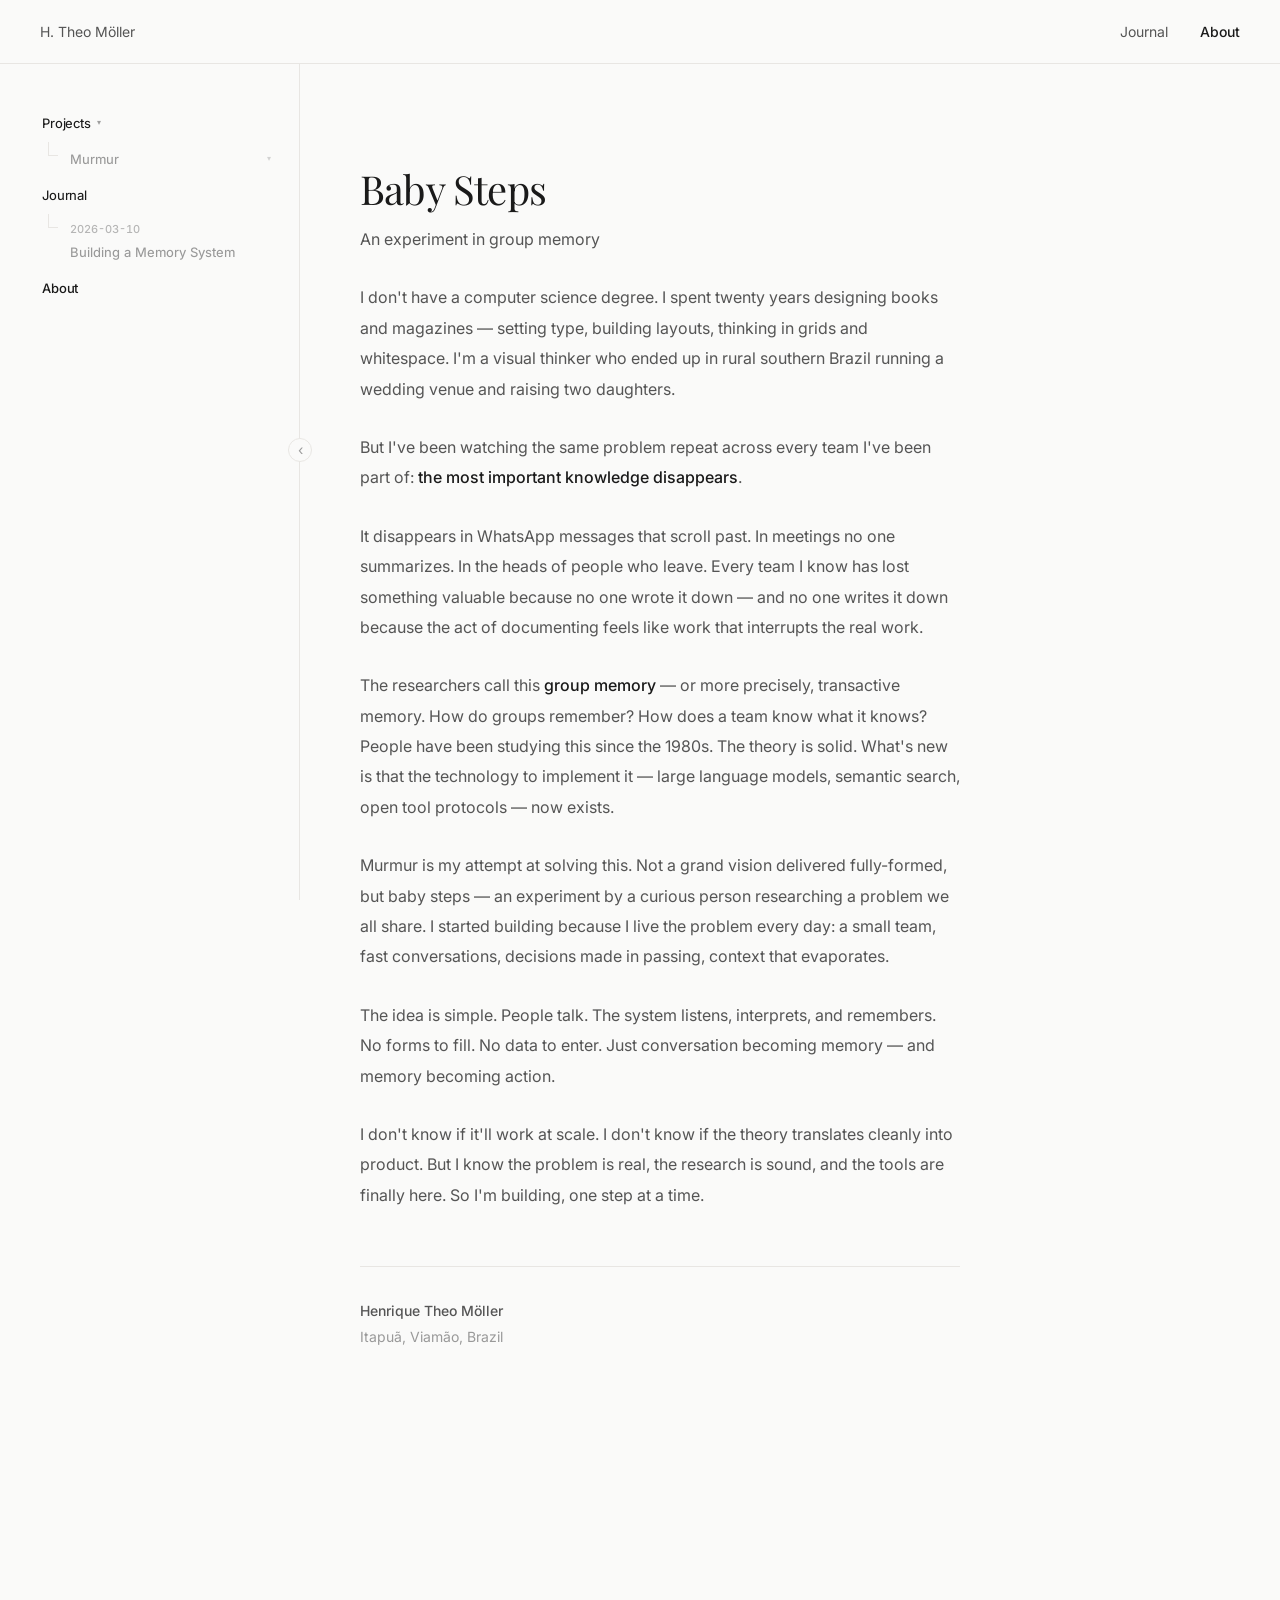
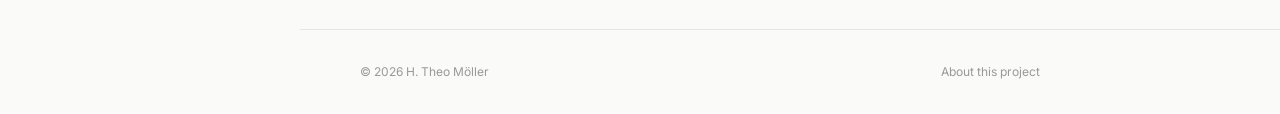
==== commit 95dc580d: "Replace dot indicator with arrow toggle for collapsible sidebar Sidebar now starts open by default o" ====
--- a/about.html
+++ b/about.html
@@ -92,7 +92,7 @@
       </nav>
     </aside>
     <div class="sidebar-backdrop"></div>
-    <div class="sidebar-dot" aria-label="Toggle sidebar"></div>
+    <button class="sidebar-toggle" aria-label="Toggle sidebar">&#x2039;</button>
 
     <!-- Main Content -->
     <main class="main">
@@ -184,87 +184,78 @@
       });
     });
 
-    // Sidebar toggle — desktop (dot) + mobile (hamburger)
+    // Sidebar toggle — desktop (arrow) + mobile (hamburger)
     const menuToggle = document.querySelector('.menu-toggle');
     const sidebar = document.querySelector('.sidebar');
     const backdrop = document.querySelector('.sidebar-backdrop');
-    const dot = document.querySelector('.sidebar-dot');
+    const toggle = document.querySelector('.sidebar-toggle');
+    const layout = document.querySelector('.layout');
     const isDesktop = () => window.innerWidth > 768;
 
-    function openSidebar() {
+    // Desktop: Arrow toggle
+    if (toggle) {
+      toggle.addEventListener('click', () => {
+        if (!isDesktop()) return;
+        const collapsed = sidebar.classList.toggle('collapsed');
+        layout.classList.toggle('sidebar-collapsed');
+        toggle.classList.toggle('collapsed');
+        toggle.innerHTML = collapsed ? '›' : '‹';
+      });
+    }
+
+    // Mobile: Hamburger toggle
+    function openMobileSidebar() {
       sidebar.classList.add('open');
       backdrop.classList.add('visible');
       document.body.style.overflow = 'hidden';
-      if (isDesktop() && dot) dot.classList.add('sidebar-open');
-      if (!isDesktop() && menuToggle) menuToggle.classList.add('active');
-    }
-
-    function closeSidebar() {
+      if (menuToggle) menuToggle.classList.add('active');
+    }
+
+    function closeMobileSidebar() {
       sidebar.classList.remove('open');
       backdrop.classList.remove('visible');
       document.body.style.overflow = '';
-      if (dot) dot.classList.remove('sidebar-open');
       if (menuToggle) menuToggle.classList.remove('active');
     }
 
-    // Desktop: Dot click toggle
-    if (dot) {
-      dot.addEventListener('click', () => {
-        if (!isDesktop()) return;
-        sidebar.classList.contains('open') ? closeSidebar() : openSidebar();
-      });
-
-      // Dot wiggle on page load
-      dot.classList.add('wiggle');
-      dot.addEventListener('animationend', () => dot.classList.remove('wiggle'));
-
-      // Dot drag interaction
-      let dragging = false, dragStartX = 0, sidebarWasOpen = false;
-
-      dot.addEventListener('pointerdown', (e) => {
-        if (!isDesktop()) return;
-        dragging = true;
-        dragStartX = e.clientX;
-        sidebarWasOpen = sidebar.classList.contains('open');
-        dot.setPointerCapture(e.pointerId);
-        e.preventDefault();
-      });
-
-      document.addEventListener('pointermove', (e) => {
-        if (!dragging) return;
-        const dx = e.clientX - dragStartX;
-        const threshold = 300 * 0.4;
-        if (!sidebarWasOpen && dx > threshold) { openSidebar(); dragging = false; }
-        else if (sidebarWasOpen && dx < -threshold) { closeSidebar(); dragging = false; }
-      });
-
-      document.addEventListener('pointerup', () => { dragging = false; });
-    }
-
-    // Mobile: Hamburger toggle
     if (menuToggle) {
       menuToggle.addEventListener('click', () => {
         if (isDesktop()) return;
-        sidebar.classList.contains('open') ? closeSidebar() : openSidebar();
-      });
-    }
-
-    // Backdrop click closes sidebar (desktop + mobile)
-    if (backdrop) backdrop.addEventListener('click', closeSidebar);
-
-    // Sidebar link click closes sidebar
+        sidebar.classList.contains('open') ? closeMobileSidebar() : openMobileSidebar();
+      });
+    }
+
+    // Backdrop click closes mobile sidebar
+    if (backdrop) backdrop.addEventListener('click', closeMobileSidebar);
+
+    // Sidebar link click closes mobile sidebar
     sidebar.querySelectorAll('a[href]').forEach(link => {
-      link.addEventListener('click', closeSidebar);
-    });
-
-    // Escape key closes sidebar
+      link.addEventListener('click', () => {
+        if (!isDesktop()) closeMobileSidebar();
+      });
+    });
+
+    // Escape key closes sidebar (mobile or desktop)
     document.addEventListener('keydown', (e) => {
-      if (e.key === 'Escape' && sidebar.classList.contains('open')) closeSidebar();
-    });
-
-    // Resize: clean up state when switching breakpoints
+      if (e.key === 'Escape') {
+        if (!isDesktop() && sidebar.classList.contains('open')) {
+          closeMobileSidebar();
+        } else if (isDesktop() && !sidebar.classList.contains('collapsed')) {
+          sidebar.classList.add('collapsed');
+          layout.classList.add('sidebar-collapsed');
+          toggle.classList.add('collapsed');
+          toggle.innerHTML = '›';
+        }
+      }
+    });
+
+    // Resize: clean up mobile state when switching to desktop
     window.addEventListener('resize', () => {
-      if (sidebar.classList.contains('open')) closeSidebar();
+      if (!isDesktop()) return;
+      sidebar.classList.remove('open');
+      backdrop.classList.remove('visible');
+      document.body.style.overflow = '';
+      if (menuToggle) menuToggle.classList.remove('active');
     });
   </script>
 
--- a/style.css
+++ b/style.css
@@ -19,8 +19,6 @@
   --header-height: 64px;
   --content-max: 680px;
   --transition: 0.25s ease;
-  --dot-size: 10px;
-  --dot-offset: 16px;
 }
 
 /* Reset */
@@ -125,52 +123,37 @@
   transition: all 0.3s ease;
 }
 
-/* Sidebar backdrop */
-.sidebar-backdrop {
-  position: fixed;
-  inset: 0;
-  background: rgba(0, 0, 0, 0.3);
-  z-index: 199;
-  opacity: 0;
-  pointer-events: none;
-  transition: opacity 0.3s ease;
-}
-
-.sidebar-backdrop.visible {
-  opacity: 1;
-  pointer-events: auto;
-}
-
-/* Sidebar dot indicator — desktop only */
-.sidebar-dot {
-  display: block;
+/* Sidebar toggle arrow — desktop only */
+.sidebar-toggle {
   position: fixed;
   top: 50%;
-  left: var(--dot-offset);
-  width: var(--dot-size);
-  height: var(--dot-size);
-  background: var(--text);
+  left: var(--sidebar-width);
+  transform: translate(-50%, -50%);
+  width: 24px;
+  height: 24px;
+  display: flex;
+  align-items: center;
+  justify-content: center;
+  background: var(--bg);
+  border: 1px solid var(--border);
   border-radius: 50%;
   cursor: pointer;
   z-index: 201;
-  transform: translateY(-50%);
-  transition: left 0.3s ease;
+  font-size: 14px;
+  line-height: 1;
+  color: var(--text-muted);
+  transition: left 0.3s ease, color 0.2s ease;
   user-select: none;
-  -webkit-user-select: none;
-  touch-action: none;
-}
-
-.sidebar-dot.sidebar-open {
-  left: calc(var(--sidebar-width) + var(--dot-offset));
-}
-
-@keyframes dot-wiggle {
-  0%, 100% { left: var(--dot-offset); }
-  50% { left: calc(var(--dot-offset) + 12px); }
-}
-
-.sidebar-dot.wiggle {
-  animation: dot-wiggle 0.4s ease-in-out 3;
+  padding: 0;
+  font-family: inherit;
+}
+
+.sidebar-toggle:hover {
+  color: var(--text);
+}
+
+.sidebar-toggle.collapsed {
+  left: 40px;
 }
 
 /* ==========================================================================
@@ -183,11 +166,11 @@
   min-height: calc(100vh - var(--header-height));
 }
 
-/* Sidebar — hidden drawer by default, slides from left */
+/* Sidebar — open by default, collapsible */
 .sidebar {
   position: fixed;
   top: var(--header-height);
-  left: calc(-1 * var(--sidebar-width));
+  left: 0;
   width: var(--sidebar-width);
   height: calc(100vh - var(--header-height));
   padding: 40px 20px 40px 28px;
@@ -198,8 +181,8 @@
   transition: left 0.3s ease;
 }
 
-.sidebar.open {
-  left: 0;
+.sidebar.collapsed {
+  left: calc(-1 * var(--sidebar-width));
 }
 
 .sidebar-nav {
@@ -426,9 +409,15 @@
 
 /* Main content area */
 .main {
+  margin-left: var(--sidebar-width);
   flex: 1;
   padding: 80px 60px 140px;
-  max-width: calc(var(--content-max) + 120px);
+  max-width: calc(var(--content-max) + var(--sidebar-width) + 120px);
+  transition: margin-left 0.3s ease;
+}
+
+.layout.sidebar-collapsed .main {
+  margin-left: 0;
 }
 
 .main-inner {
@@ -762,8 +751,14 @@
    ========================================================================== */
 
 .footer {
+  margin-left: var(--sidebar-width);
   padding: 32px 60px;
   border-top: 1px solid var(--border);
+  transition: margin-left 0.3s ease;
+}
+
+.layout.sidebar-collapsed .footer {
+  margin-left: 0;
 }
 
 .footer-inner {
@@ -896,9 +891,25 @@
     display: flex;
   }
 
-  /* Hide dot indicator on mobile */
-  .sidebar-dot {
+  /* Hide toggle arrow on mobile */
+  .sidebar-toggle {
     display: none;
+  }
+
+  /* Sidebar backdrop — mobile only */
+  .sidebar-backdrop {
+    position: fixed;
+    inset: 0;
+    background: rgba(0, 0, 0, 0.3);
+    z-index: 199;
+    opacity: 0;
+    pointer-events: none;
+    transition: opacity 0.3s ease;
+  }
+
+  .sidebar-backdrop.visible {
+    opacity: 1;
+    pointer-events: auto;
   }
 
   /* Sidebar as slide-in drawer from right on mobile */
@@ -921,6 +932,10 @@
     right: 0;
   }
 
+  .sidebar.collapsed {
+    left: auto;
+  }
+
   /* Hamburger → X animation */
   .menu-toggle.active span:nth-child(1) {
     transform: rotate(45deg) translate(4.5px, 4.5px);
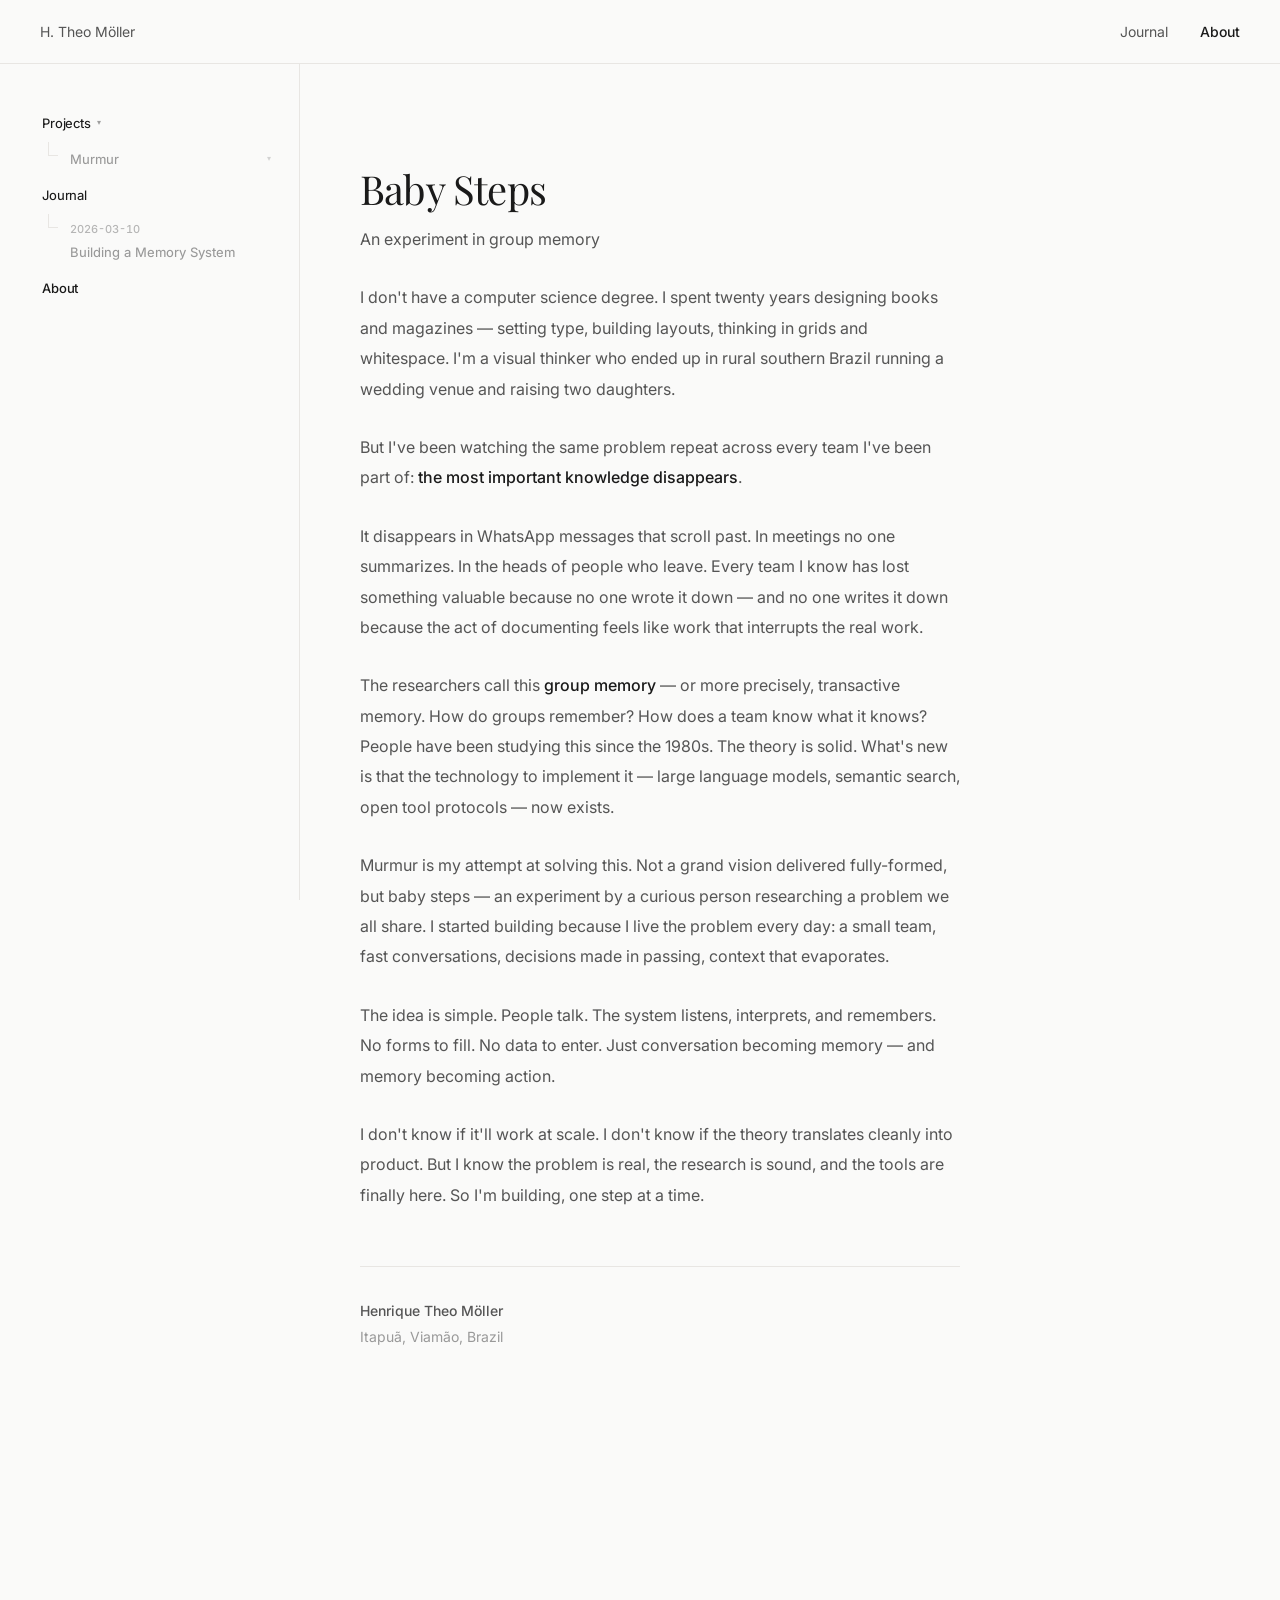
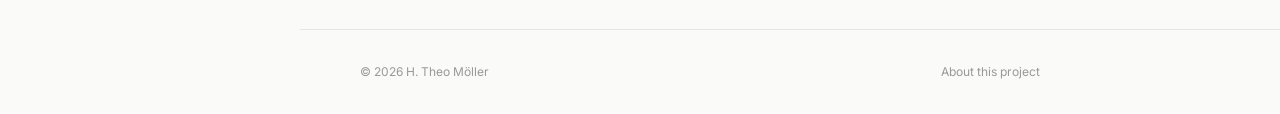
==== commit f723c698: "Replace arrow toggle with resizable sidebar handle Swap the binary open/close arrow for a shadcn-sty" ====
--- a/about.html
+++ b/about.html
@@ -90,9 +90,9 @@
 
         <a class="sidebar-page-link active" href="about.html">About</a>
       </nav>
+      <div class="sidebar-resize-handle"></div>
     </aside>
     <div class="sidebar-backdrop"></div>
-    <button class="sidebar-toggle" aria-label="Toggle sidebar">&#x2039;</button>
 
     <!-- Main Content -->
     <main class="main">
@@ -184,22 +184,57 @@
       });
     });
 
-    // Sidebar toggle — desktop (arrow) + mobile (hamburger)
+    // Sidebar resize + mobile hamburger
     const menuToggle = document.querySelector('.menu-toggle');
     const sidebar = document.querySelector('.sidebar');
     const backdrop = document.querySelector('.sidebar-backdrop');
-    const toggle = document.querySelector('.sidebar-toggle');
-    const layout = document.querySelector('.layout');
+    const handle = document.querySelector('.sidebar-resize-handle');
     const isDesktop = () => window.innerWidth > 768;
 
-    // Desktop: Arrow toggle
-    if (toggle) {
-      toggle.addEventListener('click', () => {
+    const SIDEBAR_MIN = 52;
+    const SIDEBAR_MAX = 300;
+
+    function setSidebarWidth(w) {
+      sidebar.style.width = Math.max(SIDEBAR_MIN, Math.min(SIDEBAR_MAX, w)) + 'px';
+    }
+
+    // Drag resize (pointer events)
+    if (handle) {
+      let dragging = false, startX, startW;
+
+      handle.addEventListener('pointerdown', (e) => {
         if (!isDesktop()) return;
-        const collapsed = sidebar.classList.toggle('collapsed');
-        layout.classList.toggle('sidebar-collapsed');
-        toggle.classList.toggle('collapsed');
-        toggle.innerHTML = collapsed ? '›' : '‹';
+        dragging = true;
+        startX = e.clientX;
+        startW = sidebar.getBoundingClientRect().width;
+        handle.classList.add('dragging');
+        document.body.classList.add('sidebar-resizing');
+        handle.setPointerCapture(e.pointerId);
+        e.preventDefault();
+      });
+
+      handle.addEventListener('pointermove', (e) => {
+        if (!dragging) return;
+        setSidebarWidth(startW + (e.clientX - startX));
+      });
+
+      handle.addEventListener('pointerup', (e) => {
+        if (!dragging) return;
+        dragging = false;
+        handle.classList.remove('dragging');
+        document.body.classList.remove('sidebar-resizing');
+        if (sidebar.getBoundingClientRect().width < SIDEBAR_MIN + 20) {
+          setSidebarWidth(SIDEBAR_MIN);
+        }
+      });
+
+      // Double-click: toggle min ↔ max
+      handle.addEventListener('dblclick', () => {
+        if (!isDesktop()) return;
+        const w = sidebar.getBoundingClientRect().width;
+        sidebar.style.transition = 'width 0.25s ease';
+        setSidebarWidth(w > SIDEBAR_MIN + 10 ? SIDEBAR_MIN : SIDEBAR_MAX);
+        setTimeout(() => { sidebar.style.transition = ''; }, 260);
       });
     }
 
@@ -235,23 +270,25 @@
       });
     });
 
-    // Escape key closes sidebar (mobile or desktop)
+    // Escape: collapse to min (desktop) or close drawer (mobile)
     document.addEventListener('keydown', (e) => {
       if (e.key === 'Escape') {
         if (!isDesktop() && sidebar.classList.contains('open')) {
           closeMobileSidebar();
-        } else if (isDesktop() && !sidebar.classList.contains('collapsed')) {
-          sidebar.classList.add('collapsed');
-          layout.classList.add('sidebar-collapsed');
-          toggle.classList.add('collapsed');
-          toggle.innerHTML = '›';
+        } else if (isDesktop() && sidebar.getBoundingClientRect().width > SIDEBAR_MIN + 10) {
+          sidebar.style.transition = 'width 0.25s ease';
+          setSidebarWidth(SIDEBAR_MIN);
+          setTimeout(() => { sidebar.style.transition = ''; }, 260);
         }
       }
     });
 
-    // Resize: clean up mobile state when switching to desktop
+    // Resize: clear inline width on mobile
     window.addEventListener('resize', () => {
-      if (!isDesktop()) return;
+      if (window.innerWidth <= 768) {
+        sidebar.style.width = '';
+        sidebar.style.transition = '';
+      }
       sidebar.classList.remove('open');
       backdrop.classList.remove('visible');
       document.body.style.overflow = '';
--- a/style.css
+++ b/style.css
@@ -123,37 +123,38 @@
   transition: all 0.3s ease;
 }
 
-/* Sidebar toggle arrow — desktop only */
-.sidebar-toggle {
-  position: fixed;
-  top: 50%;
-  left: var(--sidebar-width);
-  transform: translate(-50%, -50%);
-  width: 24px;
-  height: 24px;
+/* Sidebar resize handle — drag zone on the border */
+.sidebar-resize-handle {
+  position: absolute;
+  top: 0;
+  right: -4px;
+  width: 8px;
+  height: 100%;
+  cursor: col-resize;
+  z-index: 201;
   display: flex;
   align-items: center;
   justify-content: center;
-  background: var(--bg);
-  border: 1px solid var(--border);
-  border-radius: 50%;
-  cursor: pointer;
-  z-index: 201;
-  font-size: 14px;
-  line-height: 1;
-  color: var(--text-muted);
-  transition: left 0.3s ease, color 0.2s ease;
-  user-select: none;
-  padding: 0;
-  font-family: inherit;
-}
-
-.sidebar-toggle:hover {
-  color: var(--text);
-}
-
-.sidebar-toggle.collapsed {
-  left: 40px;
+}
+
+.sidebar-resize-handle::after {
+  content: '';
+  width: 4px;
+  height: 20px;
+  border-radius: 2px;
+  background: var(--border);
+  opacity: 0;
+  transition: opacity 0.15s ease;
+}
+
+.sidebar-resize-handle:hover::after,
+.sidebar-resize-handle.dragging::after {
+  opacity: 1;
+}
+
+body.sidebar-resizing {
+  cursor: col-resize !important;
+  user-select: none !important;
 }
 
 /* ==========================================================================
@@ -166,29 +167,26 @@
   min-height: calc(100vh - var(--header-height));
 }
 
-/* Sidebar — open by default, collapsible */
+/* Sidebar — open by default, resizable */
 .sidebar {
   position: fixed;
   top: var(--header-height);
   left: 0;
   width: var(--sidebar-width);
   height: calc(100vh - var(--header-height));
-  padding: 40px 20px 40px 28px;
-  overflow-y: auto;
+  overflow: hidden;
   border-right: 1px solid var(--border);
   background: var(--bg);
   z-index: 200;
-  transition: left 0.3s ease;
-}
-
-.sidebar.collapsed {
-  left: calc(-1 * var(--sidebar-width));
 }
 
 .sidebar-nav {
   display: flex;
   flex-direction: column;
   gap: 0;
+  padding: 40px 20px 40px 28px;
+  overflow-y: auto;
+  height: 100%;
 }
 
 /* Tree label */
@@ -413,11 +411,6 @@
   flex: 1;
   padding: 80px 60px 140px;
   max-width: calc(var(--content-max) + var(--sidebar-width) + 120px);
-  transition: margin-left 0.3s ease;
-}
-
-.layout.sidebar-collapsed .main {
-  margin-left: 0;
 }
 
 .main-inner {
@@ -754,11 +747,6 @@
   margin-left: var(--sidebar-width);
   padding: 32px 60px;
   border-top: 1px solid var(--border);
-  transition: margin-left 0.3s ease;
-}
-
-.layout.sidebar-collapsed .footer {
-  margin-left: 0;
 }
 
 .footer-inner {
@@ -891,9 +879,13 @@
     display: flex;
   }
 
-  /* Hide toggle arrow on mobile */
-  .sidebar-toggle {
+  /* Hide resize handle on mobile */
+  .sidebar-resize-handle {
     display: none;
+  }
+
+  .sidebar-nav {
+    padding: 80px 20px 40px 28px;
   }
 
   /* Sidebar backdrop — mobile only */
@@ -932,10 +924,6 @@
     right: 0;
   }
 
-  .sidebar.collapsed {
-    left: auto;
-  }
-
   /* Hamburger → X animation */
   .menu-toggle.active span:nth-child(1) {
     transform: rotate(45deg) translate(4.5px, 4.5px);
